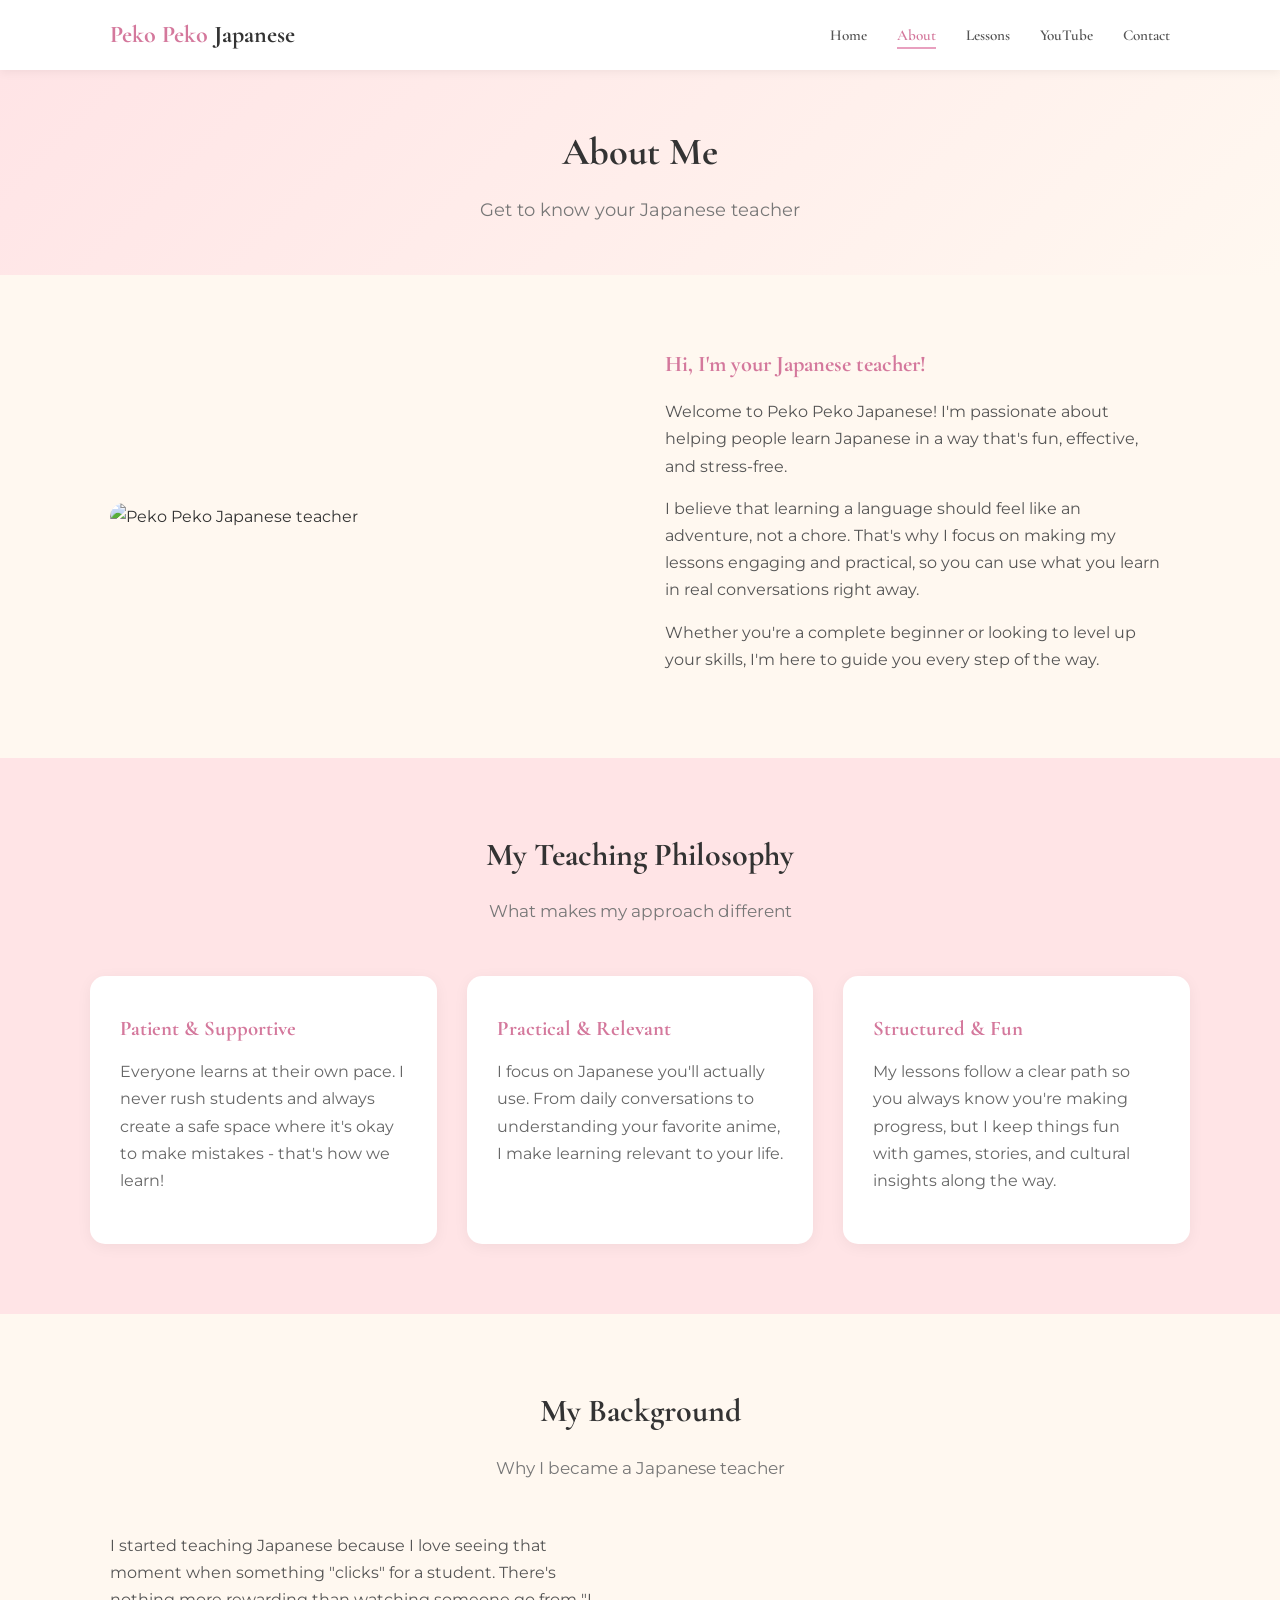
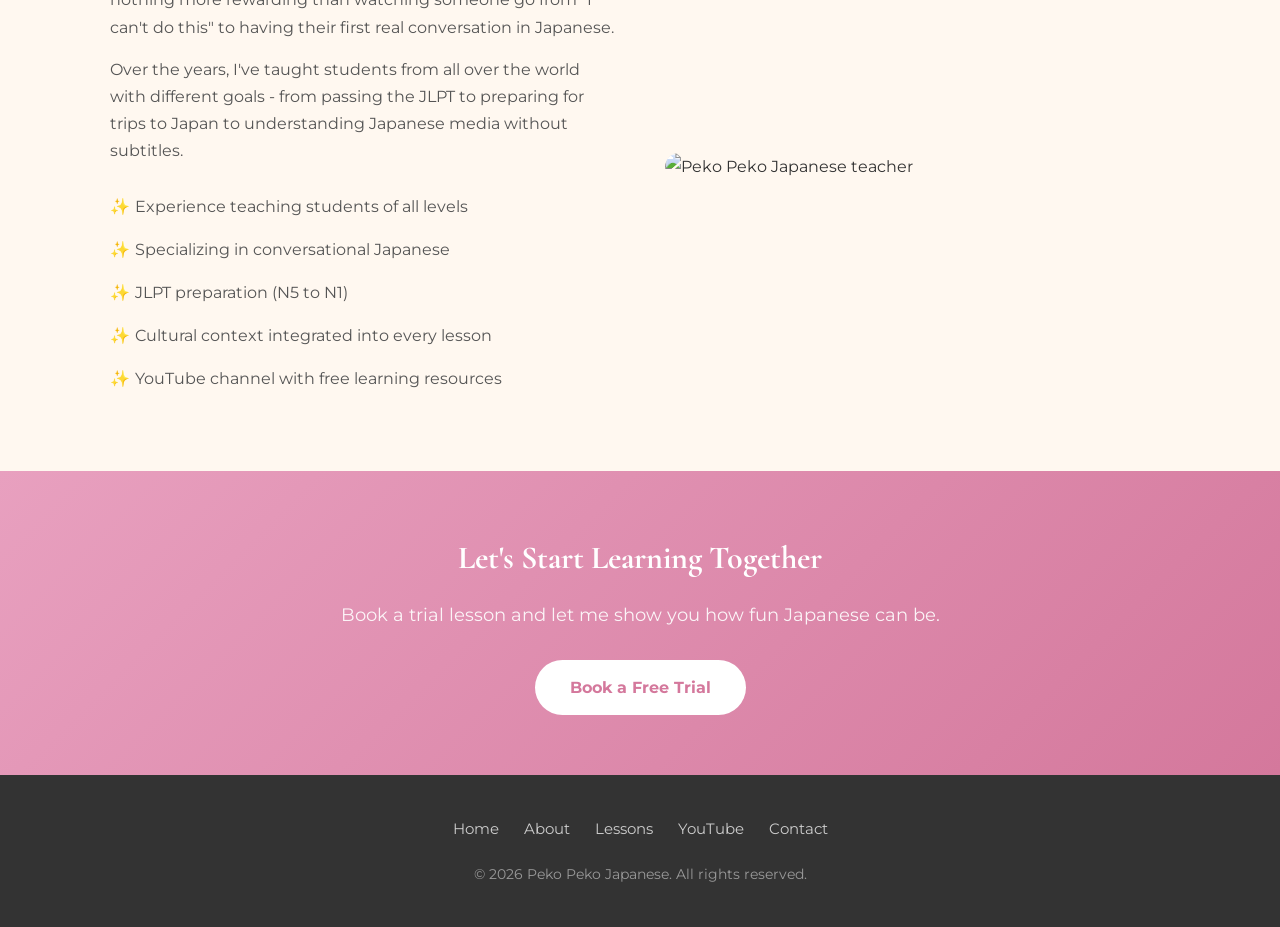
==== about.html @ 99cbce1f "Initial website for Peko Peko Japanese Co-Authored-By: Claude Opus 4.6 <noreply@anthropic.com>" ====
<!DOCTYPE html>
<html lang="en">
<head>
  <meta charset="UTF-8">
  <meta name="viewport" content="width=device-width, initial-scale=1.0">
  <title>About - Peko Peko Japanese</title>
  <link rel="stylesheet" href="css/style.css">
</head>
<body>

  <!-- Navigation -->
  <nav class="navbar">
    <div class="nav-container">
      <a href="index.html" class="nav-logo">Peko Peko <span>Japanese</span></a>
      <ul class="nav-links" id="navLinks">
        <li><a href="index.html">Home</a></li>
        <li><a href="about.html" class="active">About</a></li>
        <li><a href="lessons.html">Lessons</a></li>
        <li><a href="youtube.html">YouTube</a></li>
        <li><a href="contact.html">Contact</a></li>
      </ul>
      <div class="hamburger" id="hamburger" onclick="toggleMenu()">
        <span></span>
        <span></span>
        <span></span>
      </div>
    </div>
  </nav>

  <!-- Page Header -->
  <section class="page-header">
    <h1>About Me</h1>
    <p>Get to know your Japanese teacher</p>
  </section>

  <!-- About Content -->
  <div class="section">
    <div class="about-content">
      <div class="about-photo">
        <img src="images/profile.jpeg" alt="Peko Peko Japanese teacher">
      </div>
      <div class="about-text">
        <h3>Hi, I'm your Japanese teacher!</h3>
        <p>Welcome to Peko Peko Japanese! I'm passionate about helping people learn Japanese in a way that's fun, effective, and stress-free.</p>
        <p>I believe that learning a language should feel like an adventure, not a chore. That's why I focus on making my lessons engaging and practical, so you can use what you learn in real conversations right away.</p>
        <p>Whether you're a complete beginner or looking to level up your skills, I'm here to guide you every step of the way.</p>
      </div>
    </div>
  </div>

  <!-- Teaching Philosophy -->
  <div class="section-alt">
    <div class="section">
      <h2>My Teaching Philosophy</h2>
      <p class="subtitle">What makes my approach different</p>
      <div class="card-grid">
        <div class="card">
          <h3>Patient & Supportive</h3>
          <p>Everyone learns at their own pace. I never rush students and always create a safe space where it's okay to make mistakes - that's how we learn!</p>
        </div>
        <div class="card">
          <h3>Practical & Relevant</h3>
          <p>I focus on Japanese you'll actually use. From daily conversations to understanding your favorite anime, I make learning relevant to your life.</p>
        </div>
        <div class="card">
          <h3>Structured & Fun</h3>
          <p>My lessons follow a clear path so you always know you're making progress, but I keep things fun with games, stories, and cultural insights along the way.</p>
        </div>
      </div>
    </div>
  </div>

  <!-- My Background -->
  <div class="section">
    <h2>My Background</h2>
    <p class="subtitle">Why I became a Japanese teacher</p>
    <div class="about-content">
      <div class="about-text">
        <p>I started teaching Japanese because I love seeing that moment when something "clicks" for a student. There's nothing more rewarding than watching someone go from "I can't do this" to having their first real conversation in Japanese.</p>
        <p>Over the years, I've taught students from all over the world with different goals - from passing the JLPT to preparing for trips to Japan to understanding Japanese media without subtitles.</p>
        <ul class="philosophy-list">
          <li>Experience teaching students of all levels</li>
          <li>Specializing in conversational Japanese</li>
          <li>JLPT preparation (N5 to N1)</li>
          <li>Cultural context integrated into every lesson</li>
          <li>YouTube channel with free learning resources</li>
        </ul>
      </div>
      <div class="about-photo">
        <img src="images/profile.jpeg" alt="Peko Peko Japanese teacher">
      </div>
    </div>
  </div>

  <!-- CTA Banner -->
  <section class="cta-banner">
    <h2>Let's Start Learning Together</h2>
    <p>Book a trial lesson and let me show you how fun Japanese can be.</p>
    <a href="https://preply.in/%E7%8E%96%E5%AE%9F6JA1728223210?ts=17727750" target="_blank" class="btn">Book a Free Trial</a>
  </section>

  <!-- Footer -->
  <footer class="footer">
    <div class="footer-content">
      <ul class="footer-links">
        <li><a href="index.html">Home</a></li>
        <li><a href="about.html">About</a></li>
        <li><a href="lessons.html">Lessons</a></li>
        <li><a href="youtube.html">YouTube</a></li>
        <li><a href="contact.html">Contact</a></li>
      </ul>
      <p>&copy; 2026 Peko Peko Japanese. All rights reserved.</p>
    </div>
  </footer>

  <script>
    function toggleMenu() {
      document.getElementById('navLinks').classList.toggle('open');
    }
  </script>

</body>
</html>
---- css/style.css ----
@import url('https://fonts.googleapis.com/css2?family=Cormorant+Garamond:wght@400;500;600;700&family=Montserrat:wght@400;500;600&display=swap');

/* ===== Reset & Base ===== */
*, *::before, *::after {
  margin: 0;
  padding: 0;
  box-sizing: border-box;
}

html {
  scroll-behavior: smooth;
}

body {
  font-family: 'Montserrat', sans-serif;
  color: #333;
  background-color: #FFF8F0;
  line-height: 1.7;
}

h1, h2, h3, .nav-logo, .nav-links a {
  font-family: 'Cormorant Garamond', serif;
}

a {
  color: #D4789C;
  text-decoration: none;
  transition: color 0.3s;
}

a:hover {
  color: #B85C80;
}

img {
  max-width: 100%;
  height: auto;
}

/* ===== Navigation ===== */
.navbar {
  background-color: #fff;
  box-shadow: 0 2px 10px rgba(0, 0, 0, 0.06);
  position: sticky;
  top: 0;
  z-index: 100;
}

.nav-container {
  max-width: 1100px;
  margin: 0 auto;
  padding: 0 20px;
  display: flex;
  justify-content: space-between;
  align-items: center;
  height: 70px;
}

.nav-logo {
  font-size: 1.5rem;
  font-weight: 800;
  color: #D4789C;
}

.nav-logo span {
  color: #333;
}

.nav-links {
  display: flex;
  list-style: none;
  gap: 30px;
}

.nav-links a {
  color: #555;
  font-weight: 600;
  font-size: 0.95rem;
  padding: 5px 0;
  position: relative;
}

.nav-links a::after {
  content: '';
  position: absolute;
  bottom: 0;
  left: 0;
  width: 0;
  height: 2px;
  background-color: #E8A0BF;
  transition: width 0.3s;
}

.nav-links a:hover::after,
.nav-links a.active::after {
  width: 100%;
}

.nav-links a:hover,
.nav-links a.active {
  color: #D4789C;
}

/* Hamburger menu (mobile) */
.hamburger {
  display: none;
  flex-direction: column;
  cursor: pointer;
  gap: 5px;
}

.hamburger span {
  width: 25px;
  height: 3px;
  background-color: #333;
  border-radius: 3px;
  transition: 0.3s;
}

/* ===== Hero Section ===== */
.hero {
  background: linear-gradient(135deg, #FFE4E6, #FFF8F0);
  padding: 80px 20px;
  text-align: center;
}

.hero h1 {
  font-size: 2.8rem;
  font-weight: 800;
  color: #333;
  margin-bottom: 10px;
}

.hero .tagline {
  font-size: 1.25rem;
  color: #777;
  margin-bottom: 30px;
}

.hero p {
  max-width: 600px;
  margin: 0 auto 35px;
  font-size: 1.1rem;
  color: #555;
}

/* ===== Buttons ===== */
.btn {
  display: inline-block;
  padding: 14px 35px;
  border-radius: 30px;
  font-weight: 700;
  font-size: 1rem;
  transition: all 0.3s;
  border: none;
  cursor: pointer;
}

.btn-primary {
  background-color: #E8A0BF;
  color: #fff;
}

.btn-primary:hover {
  background-color: #D4789C;
  color: #fff;
  transform: translateY(-2px);
  box-shadow: 0 4px 15px rgba(212, 120, 156, 0.4);
}

.btn-secondary {
  background-color: transparent;
  color: #D4789C;
  border: 2px solid #E8A0BF;
}

.btn-secondary:hover {
  background-color: #E8A0BF;
  color: #fff;
  transform: translateY(-2px);
}

/* ===== Sections ===== */
.section {
  padding: 70px 20px;
  max-width: 1100px;
  margin: 0 auto;
}

.section-alt {
  background-color: #FFE4E6;
}

.section-alt .section {
  padding-left: 0;
  padding-right: 0;
}

.section h2 {
  font-size: 2rem;
  text-align: center;
  margin-bottom: 15px;
  color: #333;
}

.section .subtitle {
  text-align: center;
  color: #777;
  margin-bottom: 50px;
  font-size: 1.05rem;
}

/* ===== Page Header ===== */
.page-header {
  background: linear-gradient(135deg, #FFE4E6, #FFF8F0);
  padding: 50px 20px;
  text-align: center;
}

.page-header h1 {
  font-size: 2.4rem;
  font-weight: 800;
  color: #333;
  margin-bottom: 10px;
}

.page-header p {
  color: #777;
  font-size: 1.1rem;
}

/* ===== Cards ===== */
.card-grid {
  display: grid;
  grid-template-columns: repeat(auto-fit, minmax(300px, 1fr));
  gap: 30px;
}

.card {
  background: #fff;
  border-radius: 15px;
  padding: 35px 30px;
  box-shadow: 0 3px 15px rgba(0, 0, 0, 0.05);
  transition: transform 0.3s, box-shadow 0.3s;
}

.card:hover {
  transform: translateY(-5px);
  box-shadow: 0 8px 25px rgba(0, 0, 0, 0.1);
}

.card h3 {
  font-size: 1.3rem;
  margin-bottom: 12px;
  color: #D4789C;
}

.card p {
  color: #666;
  margin-bottom: 15px;
}

.card .tag {
  display: inline-block;
  background-color: #FFE4E6;
  color: #D4789C;
  padding: 4px 14px;
  border-radius: 20px;
  font-size: 0.85rem;
  font-weight: 600;
}

/* ===== About Page ===== */
.about-content {
  display: grid;
  grid-template-columns: 1fr 1fr;
  gap: 50px;
  align-items: center;
}

.about-photo {
  width: 100%;
  border-radius: 20px;
  overflow: hidden;
}

.about-photo img {
  width: 100%;
  height: 400px;
  object-fit: cover;
  object-position: center 60%;
  border-radius: 20px;
}

.about-text h3 {
  font-size: 1.4rem;
  margin-bottom: 15px;
  color: #D4789C;
}

.about-text p {
  color: #555;
  margin-bottom: 15px;
}

.philosophy-list {
  list-style: none;
  margin-top: 20px;
}

.philosophy-list li {
  padding: 8px 0;
  padding-left: 25px;
  position: relative;
  color: #555;
}

.philosophy-list li::before {
  content: '\2728';
  position: absolute;
  left: 0;
}

/* ===== Video Grid ===== */
.video-grid {
  display: grid;
  grid-template-columns: repeat(auto-fit, minmax(320px, 1fr));
  gap: 30px;
}

.video-card {
  background: #fff;
  border-radius: 15px;
  overflow: hidden;
  box-shadow: 0 3px 15px rgba(0, 0, 0, 0.05);
}

.video-card .video-wrapper {
  position: relative;
  padding-bottom: 56.25%;
  height: 0;
}

.video-card .video-wrapper iframe {
  position: absolute;
  top: 0;
  left: 0;
  width: 100%;
  height: 100%;
  border: none;
}

.video-card .video-info {
  padding: 20px;
}

.video-card .video-info h3 {
  font-size: 1.1rem;
  margin-bottom: 8px;
  color: #333;
}

.video-card .video-info p {
  color: #777;
  font-size: 0.95rem;
}

/* ===== Contact Form ===== */
.contact-grid {
  display: grid;
  grid-template-columns: 1fr 1fr;
  gap: 50px;
}

.form-group {
  margin-bottom: 20px;
}

.form-group label {
  display: block;
  margin-bottom: 6px;
  font-weight: 600;
  color: #555;
}

.form-group input,
.form-group textarea,
.form-group select {
  width: 100%;
  padding: 12px 16px;
  border: 2px solid #E8D5DC;
  border-radius: 10px;
  font-family: 'Montserrat', sans-serif;
  font-size: 1rem;
  color: #333;
  background: #fff;
  transition: border-color 0.3s;
}

.form-group input:focus,
.form-group textarea:focus,
.form-group select:focus {
  outline: none;
  border-color: #E8A0BF;
}

.form-group textarea {
  resize: vertical;
  min-height: 120px;
}

.contact-info h3 {
  font-size: 1.3rem;
  color: #D4789C;
  margin-bottom: 15px;
}

.contact-info p {
  color: #555;
  margin-bottom: 20px;
}

.social-links {
  display: flex;
  gap: 15px;
  margin-top: 25px;
}

.social-links a {
  display: inline-flex;
  align-items: center;
  gap: 8px;
  padding: 10px 20px;
  background-color: #FFE4E6;
  border-radius: 25px;
  color: #D4789C;
  font-weight: 600;
  font-size: 0.9rem;
  transition: all 0.3s;
}

.social-links a:hover {
  background-color: #E8A0BF;
  color: #fff;
}

/* ===== Footer ===== */
.footer {
  background-color: #333;
  color: #ccc;
  padding: 40px 20px;
  text-align: center;
}

.footer-content {
  max-width: 1100px;
  margin: 0 auto;
}

.footer-links {
  display: flex;
  justify-content: center;
  gap: 25px;
  list-style: none;
  margin-bottom: 20px;
}

.footer-links a {
  color: #ccc;
  font-size: 0.95rem;
}

.footer-links a:hover {
  color: #E8A0BF;
}

.footer p {
  font-size: 0.9rem;
  color: #999;
}

/* ===== Highlights / Features ===== */
.features {
  display: grid;
  grid-template-columns: repeat(3, 1fr);
  gap: 30px;
  text-align: center;
}

.feature-item {
  padding: 30px 20px;
}

.feature-icon {
  font-size: 2.5rem;
  margin-bottom: 15px;
}

.feature-item h3 {
  font-size: 1.15rem;
  margin-bottom: 10px;
  color: #333;
}

.feature-item p {
  color: #777;
  font-size: 0.95rem;
}

/* ===== CTA Banner ===== */
.cta-banner {
  background: linear-gradient(135deg, #E8A0BF, #D4789C);
  padding: 60px 20px;
  text-align: center;
  color: #fff;
}

.cta-banner h2 {
  font-size: 2rem;
  margin-bottom: 15px;
}

.cta-banner p {
  font-size: 1.1rem;
  margin-bottom: 30px;
  opacity: 0.9;
}

.cta-banner .btn {
  background-color: #fff;
  color: #D4789C;
}

.cta-banner .btn:hover {
  background-color: #FFF8F0;
  transform: translateY(-2px);
  box-shadow: 0 4px 15px rgba(0, 0, 0, 0.2);
}

/* ===== Channel Banner (YouTube page) ===== */
.channel-banner {
  background: #fff;
  border-radius: 15px;
  padding: 35px;
  text-align: center;
  box-shadow: 0 3px 15px rgba(0, 0, 0, 0.05);
  margin-bottom: 40px;
}

.channel-banner h3 {
  font-size: 1.4rem;
  margin-bottom: 10px;
  color: #333;
}

.channel-banner p {
  color: #777;
  margin-bottom: 20px;
}

/* ===== Responsive ===== */
@media (max-width: 768px) {
  .hamburger {
    display: flex;
  }

  .nav-links {
    display: none;
    position: absolute;
    top: 70px;
    left: 0;
    right: 0;
    background: #fff;
    flex-direction: column;
    padding: 20px;
    gap: 15px;
    box-shadow: 0 5px 15px rgba(0, 0, 0, 0.1);
  }

  .nav-links.open {
    display: flex;
  }

  .hero h1 {
    font-size: 2rem;
  }

  .hero .tagline {
    font-size: 1.05rem;
  }

  .features {
    grid-template-columns: 1fr;
    gap: 20px;
  }

  .about-content {
    grid-template-columns: 1fr;
  }

  .about-photo {
    height: 250px;
  }

  .contact-grid {
    grid-template-columns: 1fr;
  }

  .social-links {
    flex-wrap: wrap;
  }

  .card-grid {
    grid-template-columns: 1fr;
  }

  .video-grid {
    grid-template-columns: 1fr;
  }

  .page-header h1 {
    font-size: 1.8rem;
  }
}
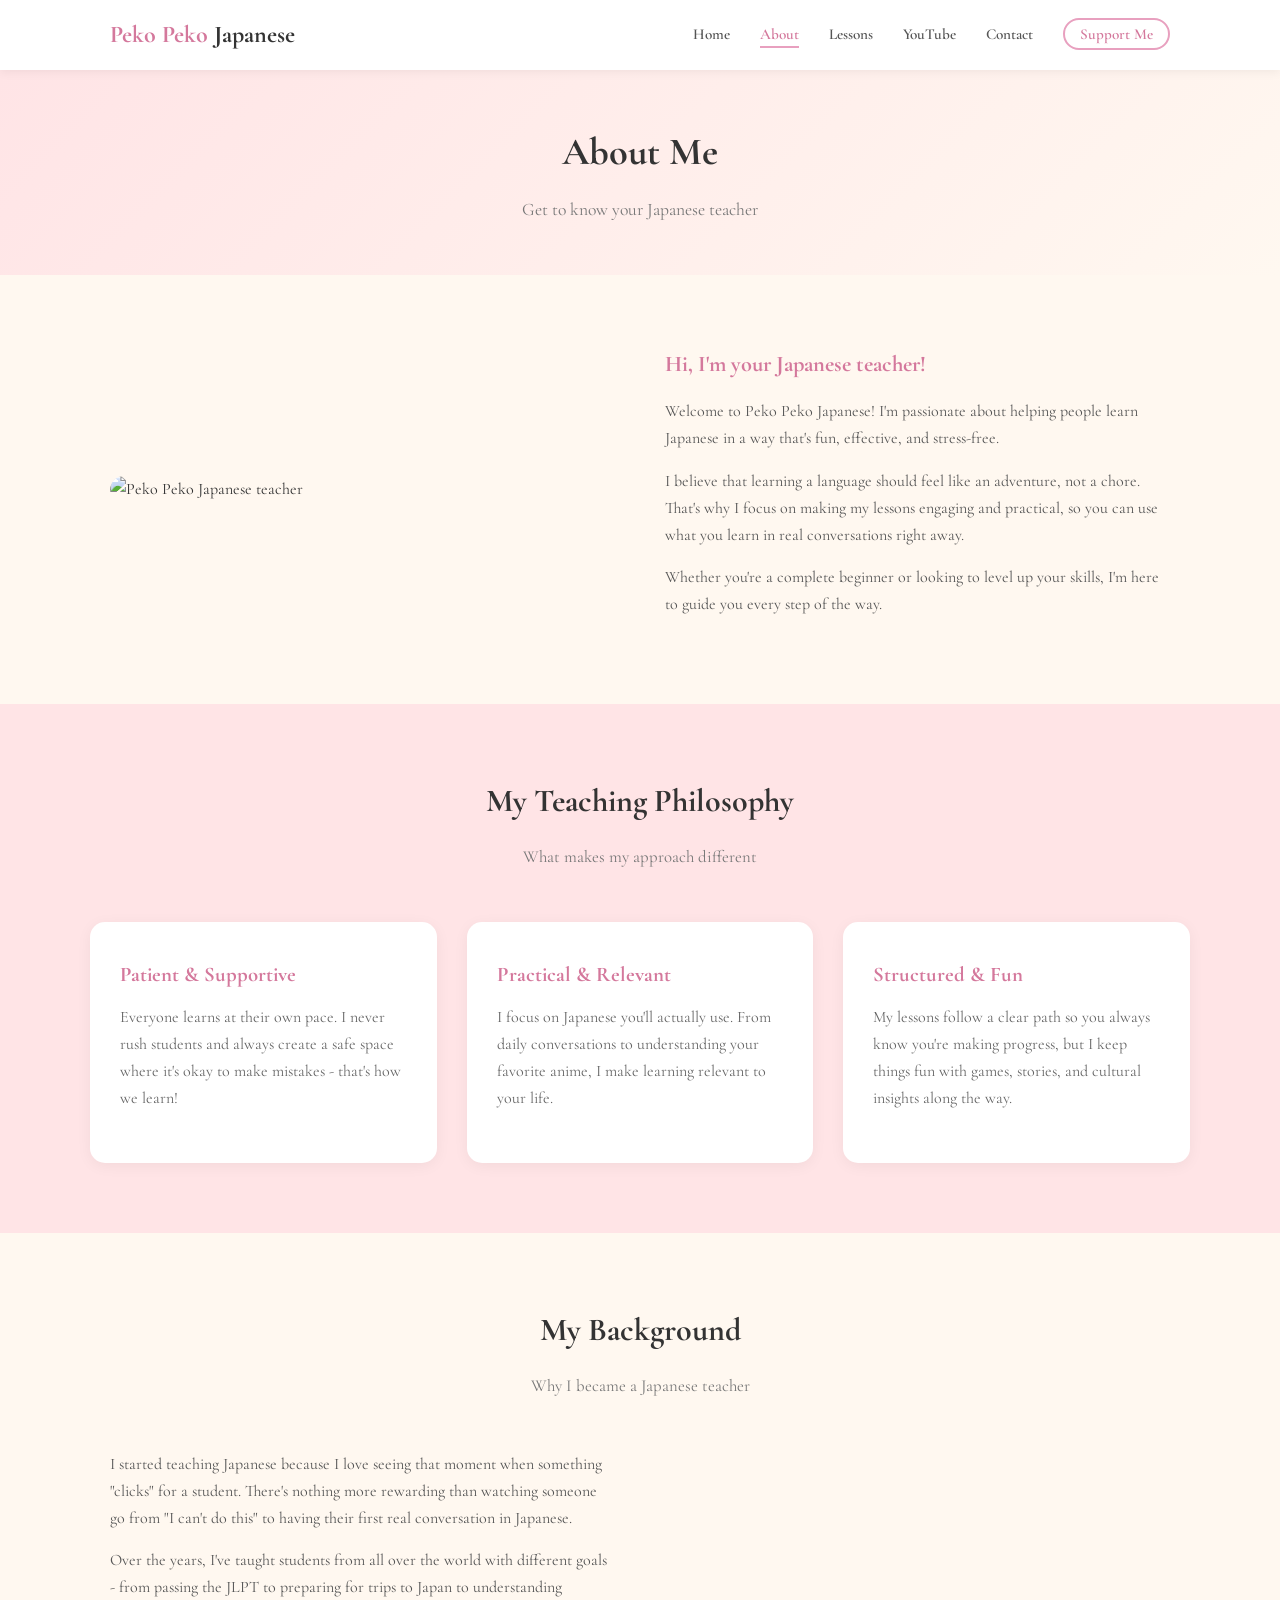
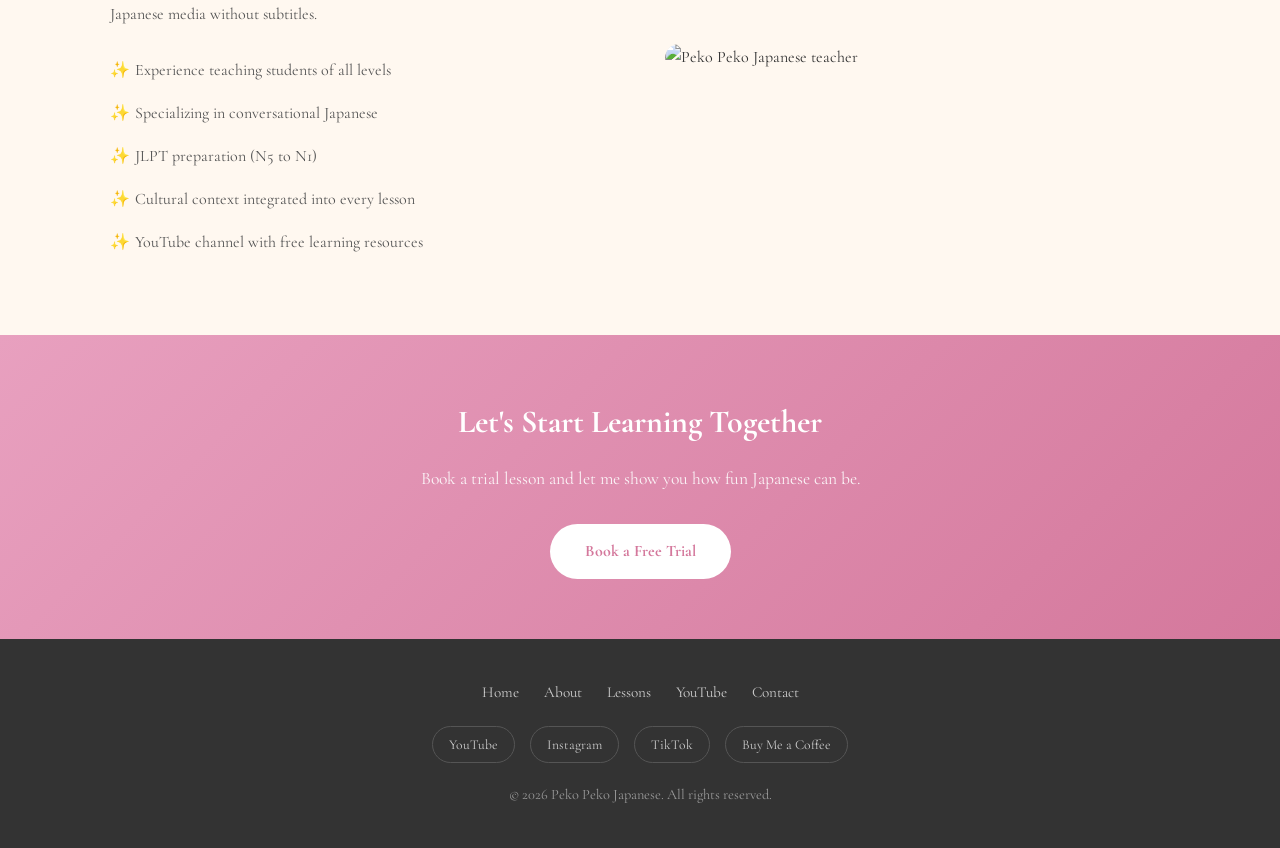
==== commit f9087db8: "Add social links, Buy Me a Coffee support, and Instagram/TikTok across all pages Co-Authored-By: Cla" ====
--- a/about.html
+++ b/about.html
@@ -18,6 +18,7 @@
         <li><a href="lessons.html">Lessons</a></li>
         <li><a href="youtube.html">YouTube</a></li>
         <li><a href="contact.html">Contact</a></li>
+        <li><a href="https://buymeacoffee.com/pekopeko" target="_blank" class="nav-support">Support Me</a></li>
       </ul>
       <div class="hamburger" id="hamburger" onclick="toggleMenu()">
         <span></span>
@@ -109,6 +110,12 @@
         <li><a href="youtube.html">YouTube</a></li>
         <li><a href="contact.html">Contact</a></li>
       </ul>
+      <div class="footer-social">
+        <a href="https://www.youtube.com/@pekopeko_japanese" target="_blank">YouTube</a>
+        <a href="https://www.instagram.com/howtolearnjp/" target="_blank">Instagram</a>
+        <a href="https://www.tiktok.com/@pekopeko_japanese" target="_blank">TikTok</a>
+        <a href="https://buymeacoffee.com/pekopeko" target="_blank">Buy Me a Coffee</a>
+      </div>
       <p>&copy; 2026 Peko Peko Japanese. All rights reserved.</p>
     </div>
   </footer>
--- a/css/style.css
+++ b/css/style.css
@@ -1,4 +1,4 @@
-@import url('https://fonts.googleapis.com/css2?family=Cormorant+Garamond:wght@400;500;600;700&family=Montserrat:wght@400;500;600&display=swap');
+@import url('https://fonts.googleapis.com/css2?family=Cormorant+Garamond:wght@400;500;600;700&display=swap');
 
 /* ===== Reset & Base ===== */
 *, *::before, *::after {
@@ -12,14 +12,10 @@
 }
 
 body {
-  font-family: 'Montserrat', sans-serif;
+  font-family: 'Cormorant Garamond', serif;
   color: #333;
   background-color: #FFF8F0;
   line-height: 1.7;
-}
-
-h1, h2, h3, .nav-logo, .nav-links a {
-  font-family: 'Cormorant Garamond', serif;
 }
 
 a {
@@ -390,7 +386,7 @@
   padding: 12px 16px;
   border: 2px solid #E8D5DC;
   border-radius: 10px;
-  font-family: 'Montserrat', sans-serif;
+  font-family: 'Cormorant Garamond', serif;
   font-size: 1rem;
   color: #333;
   background: #fff;
@@ -474,9 +470,46 @@
   color: #E8A0BF;
 }
 
+.footer-social {
+  display: flex;
+  justify-content: center;
+  gap: 15px;
+  margin-bottom: 20px;
+  flex-wrap: wrap;
+}
+
+.footer-social a {
+  color: #ccc;
+  font-size: 0.85rem;
+  padding: 6px 16px;
+  border: 1px solid #555;
+  border-radius: 20px;
+  transition: all 0.3s;
+}
+
+.footer-social a:hover {
+  color: #fff;
+  border-color: #E8A0BF;
+  background-color: rgba(232, 160, 191, 0.2);
+}
+
 .footer p {
   font-size: 0.9rem;
   color: #999;
+}
+
+/* ===== Nav Support Button ===== */
+.nav-support {
+  color: #D4789C !important;
+  border: 2px solid #E8A0BF;
+  padding: 5px 15px !important;
+  border-radius: 20px;
+  transition: all 0.3s;
+}
+
+.nav-support:hover {
+  background-color: #E8A0BF;
+  color: #fff !important;
 }
 
 /* ===== Highlights / Features ===== */
@@ -493,6 +526,15 @@
 
 .feature-icon {
   font-size: 2.5rem;
+  margin-bottom: 15px;
+}
+
+.feature-photo {
+  width: 120px;
+  height: 120px;
+  border-radius: 50%;
+  object-fit: cover;
+  object-position: center top;
   margin-bottom: 15px;
 }
 
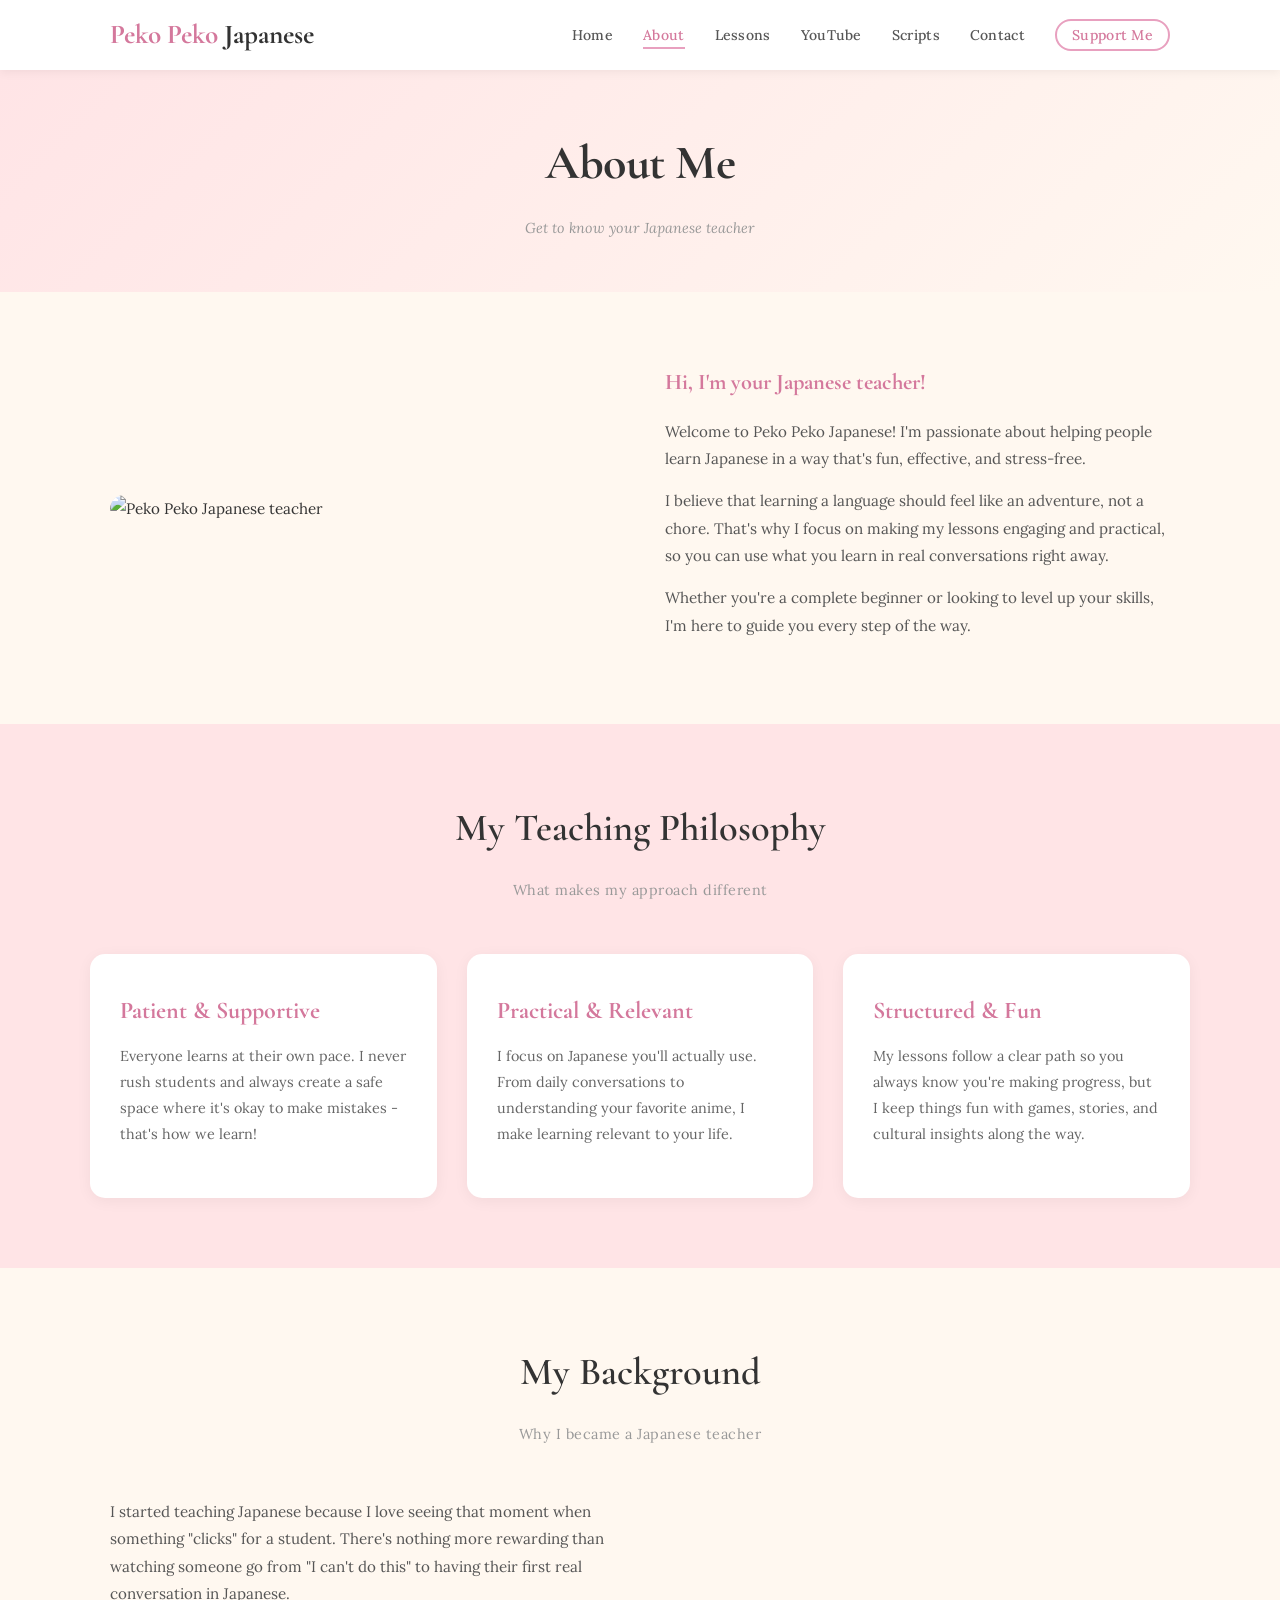
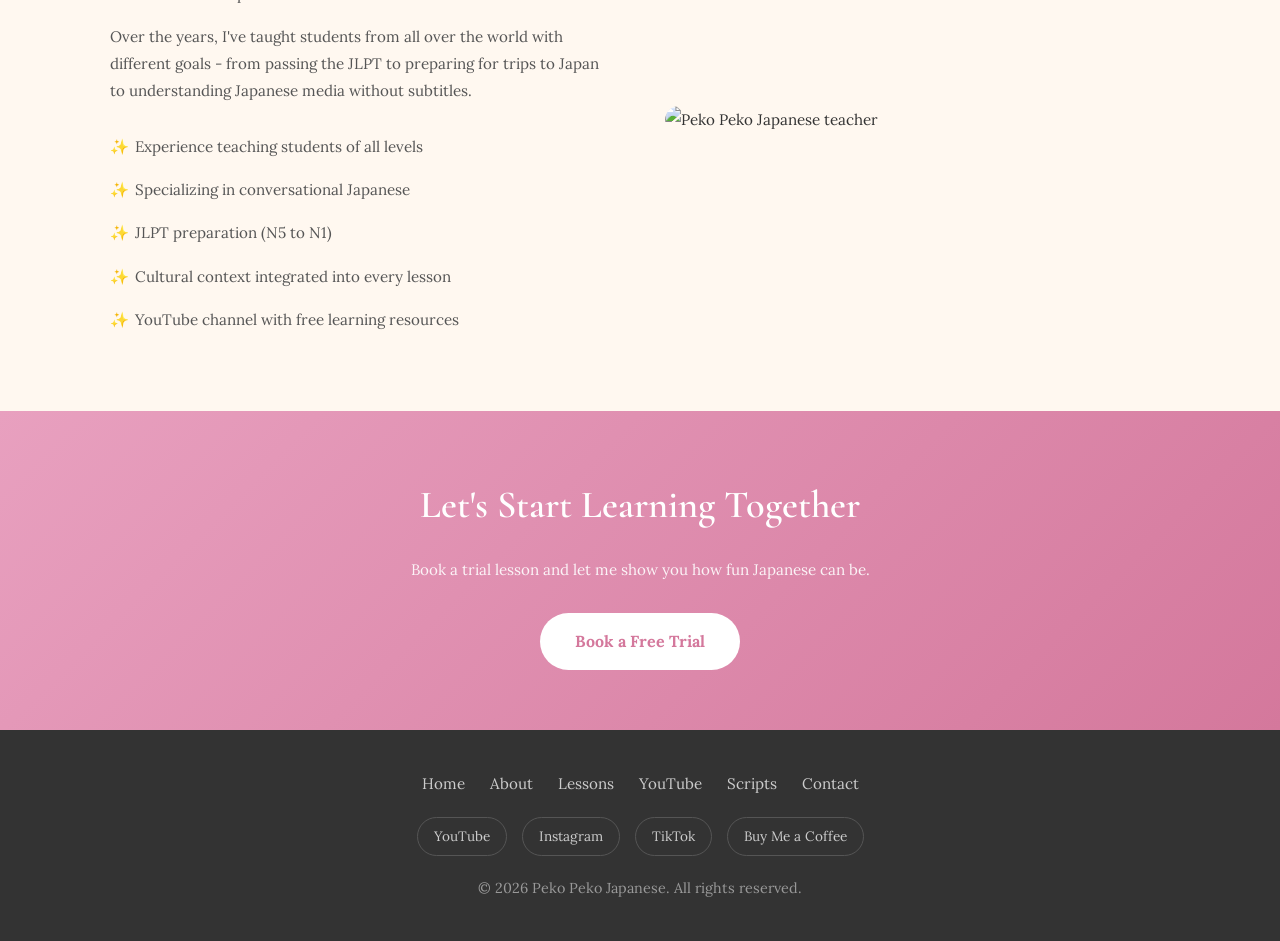
==== commit 6f2dda83: "Add podcast scripts page and episode pages, update Friendly & Patient icon - Add scripts.html with e" ====
--- a/about.html
+++ b/about.html
@@ -17,6 +17,7 @@
         <li><a href="about.html" class="active">About</a></li>
         <li><a href="lessons.html">Lessons</a></li>
         <li><a href="youtube.html">YouTube</a></li>
+        <li><a href="scripts.html">Scripts</a></li>
         <li><a href="contact.html">Contact</a></li>
         <li><a href="https://buymeacoffee.com/pekopeko" target="_blank" class="nav-support">Support Me</a></li>
       </ul>
@@ -108,6 +109,7 @@
         <li><a href="about.html">About</a></li>
         <li><a href="lessons.html">Lessons</a></li>
         <li><a href="youtube.html">YouTube</a></li>
+        <li><a href="scripts.html">Scripts</a></li>
         <li><a href="contact.html">Contact</a></li>
       </ul>
       <div class="footer-social">
--- a/css/style.css
+++ b/css/style.css
@@ -1,4 +1,4 @@
-@import url('https://fonts.googleapis.com/css2?family=Cormorant+Garamond:wght@400;500;600;700&display=swap');
+@import url('https://fonts.googleapis.com/css2?family=Cormorant+Garamond:wght@400;500;600;700&family=Lora:wght@400;500;600&display=swap');
 
 /* ===== Reset & Base ===== */
 *, *::before, *::after {
@@ -12,10 +12,15 @@
 }
 
 body {
+  font-family: 'Lora', serif;
+  color: #333;
+  background-color: #FFF8F0;
+  line-height: 1.8;
+  font-size: 0.95rem;
+}
+
+h1, h2, h3 {
   font-family: 'Cormorant Garamond', serif;
-  color: #333;
-  background-color: #FFF8F0;
-  line-height: 1.7;
 }
 
 a {
@@ -53,8 +58,9 @@
 }
 
 .nav-logo {
-  font-size: 1.5rem;
-  font-weight: 800;
+  font-family: 'Cormorant Garamond', serif;
+  font-size: 1.7rem;
+  font-weight: 700;
   color: #D4789C;
 }
 
@@ -70,8 +76,9 @@
 
 .nav-links a {
   color: #555;
-  font-weight: 600;
-  font-size: 0.95rem;
+  font-weight: 500;
+  font-size: 0.88rem;
+  letter-spacing: 0.3px;
   padding: 5px 0;
   position: relative;
 }
@@ -121,22 +128,24 @@
 }
 
 .hero h1 {
-  font-size: 2.8rem;
-  font-weight: 800;
-  color: #333;
-  margin-bottom: 10px;
+  font-size: 3.5rem;
+  font-weight: 700;
+  color: #333;
+  margin-bottom: 15px;
+  letter-spacing: -0.5px;
 }
 
 .hero .tagline {
-  font-size: 1.25rem;
+  font-size: 1.15rem;
   color: #777;
   margin-bottom: 30px;
+  font-style: italic;
 }
 
 .hero p {
   max-width: 600px;
   margin: 0 auto 35px;
-  font-size: 1.1rem;
+  font-size: 0.95rem;
   color: #555;
 }
 
@@ -193,17 +202,19 @@
 }
 
 .section h2 {
-  font-size: 2rem;
-  text-align: center;
-  margin-bottom: 15px;
-  color: #333;
+  font-size: 2.4rem;
+  text-align: center;
+  margin-bottom: 15px;
+  color: #333;
+  font-weight: 600;
 }
 
 .section .subtitle {
   text-align: center;
-  color: #777;
+  color: #999;
   margin-bottom: 50px;
-  font-size: 1.05rem;
+  font-size: 0.9rem;
+  letter-spacing: 0.5px;
 }
 
 /* ===== Page Header ===== */
@@ -214,15 +225,17 @@
 }
 
 .page-header h1 {
-  font-size: 2.4rem;
-  font-weight: 800;
+  font-size: 3rem;
+  font-weight: 700;
   color: #333;
   margin-bottom: 10px;
+  letter-spacing: -0.5px;
 }
 
 .page-header p {
-  color: #777;
-  font-size: 1.1rem;
+  color: #999;
+  font-size: 0.9rem;
+  font-style: italic;
 }
 
 /* ===== Cards ===== */
@@ -246,7 +259,7 @@
 }
 
 .card h3 {
-  font-size: 1.3rem;
+  font-size: 1.5rem;
   margin-bottom: 12px;
   color: #D4789C;
 }
@@ -254,6 +267,7 @@
 .card p {
   color: #666;
   margin-bottom: 15px;
+  font-size: 0.9rem;
 }
 
 .card .tag {
@@ -386,8 +400,8 @@
   padding: 12px 16px;
   border: 2px solid #E8D5DC;
   border-radius: 10px;
-  font-family: 'Cormorant Garamond', serif;
-  font-size: 1rem;
+  font-family: 'Lora', serif;
+  font-size: 0.9rem;
   color: #333;
   background: #fff;
   transition: border-color 0.3s;
@@ -539,14 +553,14 @@
 }
 
 .feature-item h3 {
-  font-size: 1.15rem;
+  font-size: 1.4rem;
   margin-bottom: 10px;
   color: #333;
 }
 
 .feature-item p {
   color: #777;
-  font-size: 0.95rem;
+  font-size: 0.88rem;
 }
 
 /* ===== CTA Banner ===== */
@@ -558,12 +572,13 @@
 }
 
 .cta-banner h2 {
-  font-size: 2rem;
-  margin-bottom: 15px;
+  font-size: 2.4rem;
+  margin-bottom: 15px;
+  font-weight: 600;
 }
 
 .cta-banner p {
-  font-size: 1.1rem;
+  font-size: 0.95rem;
   margin-bottom: 30px;
   opacity: 0.9;
 }
@@ -598,6 +613,80 @@
 .channel-banner p {
   color: #777;
   margin-bottom: 20px;
+}
+
+/* ===== Script Cards (scripts.html) ===== */
+.script-card {
+  display: block;
+  color: inherit;
+  cursor: pointer;
+}
+
+.script-card:hover {
+  color: inherit;
+}
+
+.script-link {
+  display: inline-block;
+  color: #D4789C;
+  font-weight: 600;
+  font-size: 0.9rem;
+  margin-top: 5px;
+}
+
+/* ===== Script Page (individual episodes) ===== */
+.script-page {
+  max-width: 800px;
+  margin: 0 auto;
+}
+
+.script-video {
+  margin-bottom: 40px;
+}
+
+.script-video .video-wrapper {
+  position: relative;
+  padding-bottom: 56.25%;
+  height: 0;
+  border-radius: 15px;
+  overflow: hidden;
+  box-shadow: 0 3px 15px rgba(0, 0, 0, 0.1);
+}
+
+.script-video .video-wrapper iframe {
+  position: absolute;
+  top: 0;
+  left: 0;
+  width: 100%;
+  height: 100%;
+  border: none;
+}
+
+.script-text {
+  background: #fff;
+  border-radius: 15px;
+  padding: 40px 35px;
+  box-shadow: 0 3px 15px rgba(0, 0, 0, 0.05);
+  margin-bottom: 30px;
+}
+
+.script-text h2 {
+  text-align: left;
+  font-size: 1.8rem;
+  margin-bottom: 25px;
+  color: #D4789C;
+}
+
+.script-text p {
+  color: #444;
+  font-size: 1rem;
+  line-height: 2;
+  margin-bottom: 20px;
+}
+
+.script-back {
+  text-align: center;
+  margin-top: 10px;
 }
 
 /* ===== Responsive ===== */
@@ -624,11 +713,15 @@
   }
 
   .hero h1 {
-    font-size: 2rem;
+    font-size: 2.4rem;
   }
 
   .hero .tagline {
-    font-size: 1.05rem;
+    font-size: 0.95rem;
+  }
+
+  .page-header h1 {
+    font-size: 2.2rem;
   }
 
   .features {
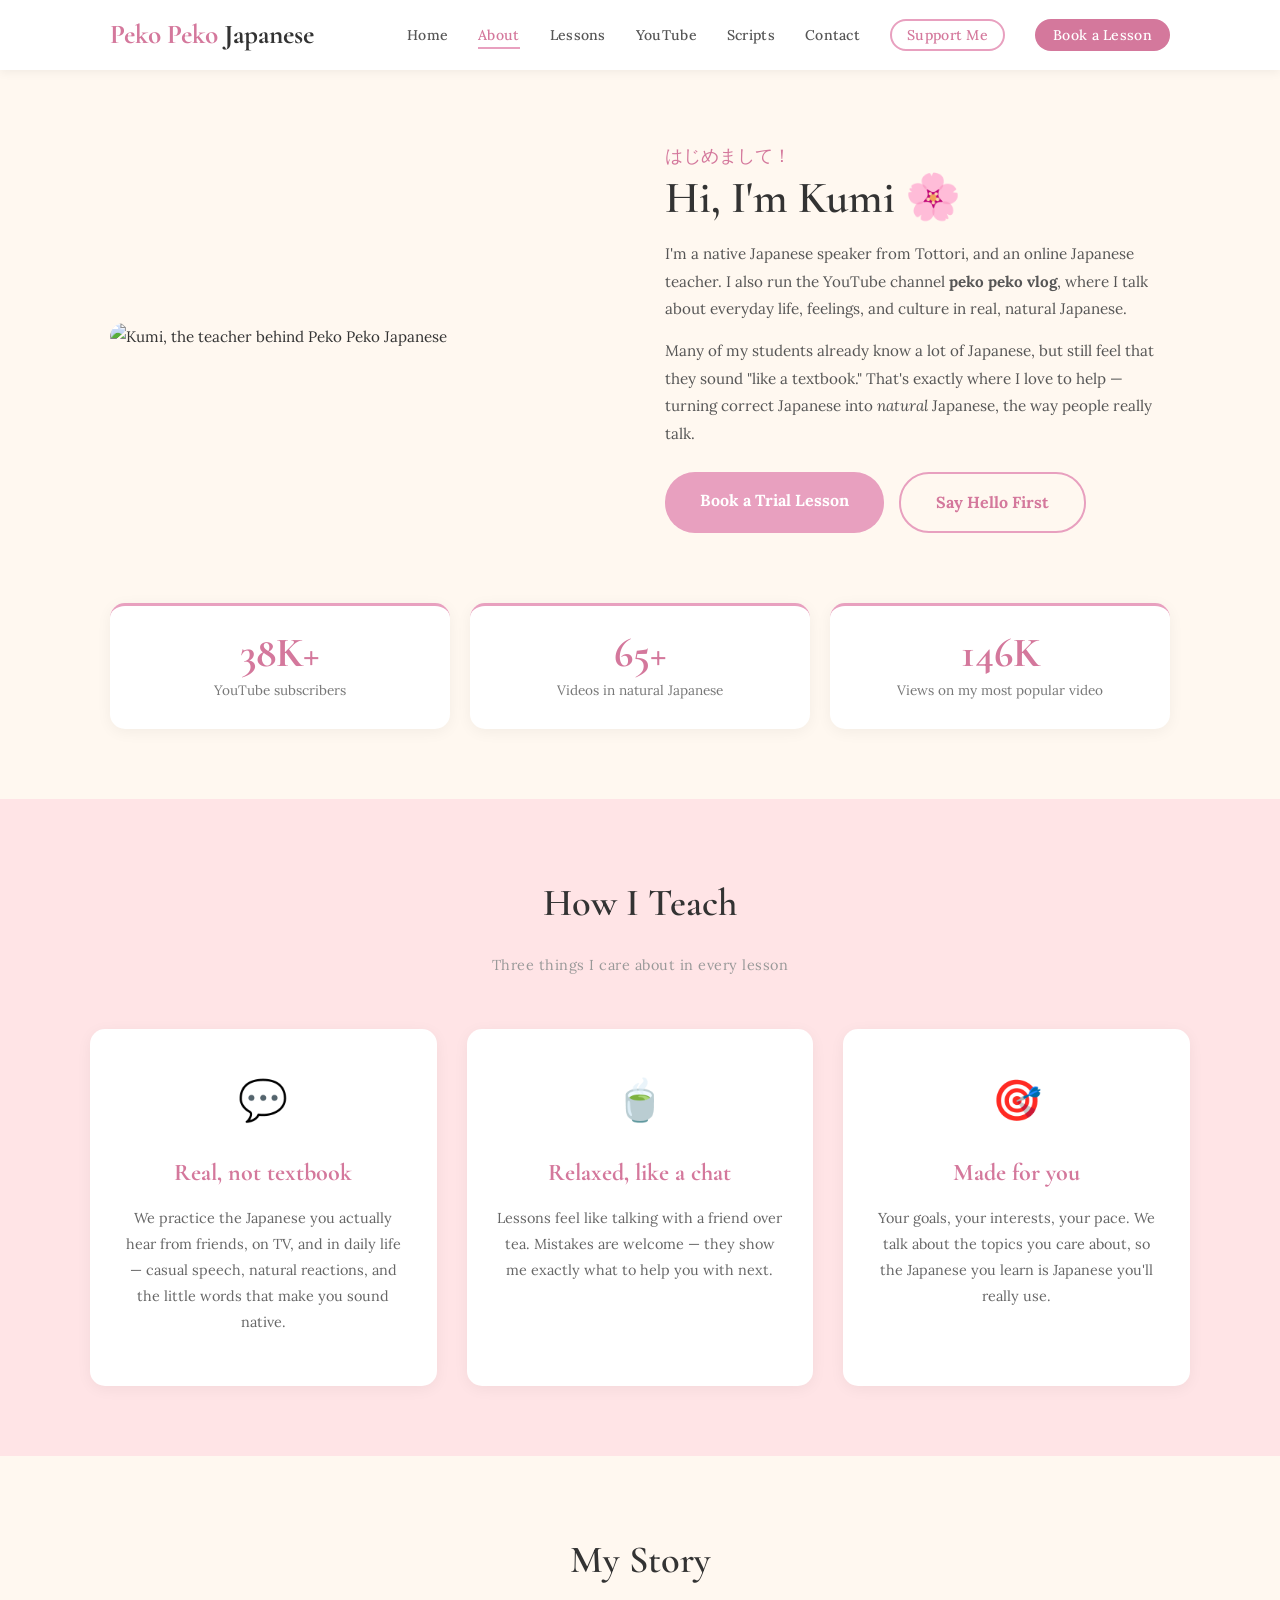
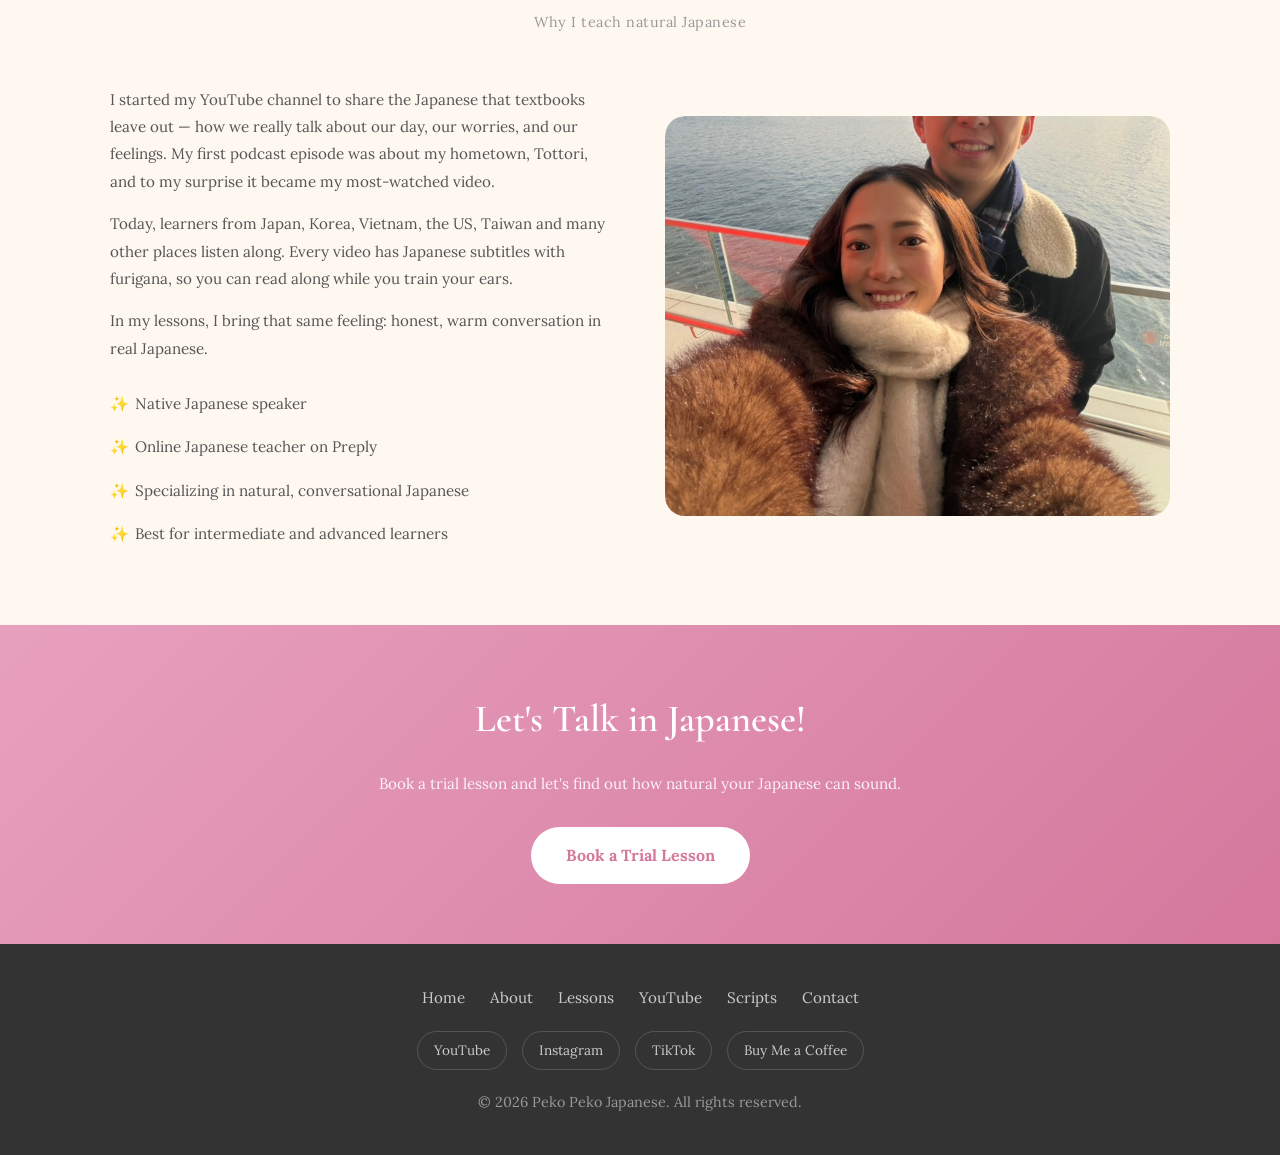
==== commit c0a69d4d: "Redesign About page, add Book a Lesson button to menu, update Preply link Co-Authored-By: Claude Opu" ====
--- a/about.html
+++ b/about.html
@@ -3,7 +3,8 @@
 <head>
   <meta charset="UTF-8">
   <meta name="viewport" content="width=device-width, initial-scale=1.0">
-  <title>About - Peko Peko Japanese</title>
+  <title>About Kumi - Peko Peko Japanese</title>
+  <meta name="description" content="Meet Kumi, a native Japanese teacher and creator of peko peko vlog, who helps learners speak natural, real-life Japanese.">
   <link rel="stylesheet" href="css/style.css">
 </head>
 <body>
@@ -20,6 +21,7 @@
         <li><a href="scripts.html">Scripts</a></li>
         <li><a href="contact.html">Contact</a></li>
         <li><a href="https://buymeacoffee.com/pekopeko" target="_blank" class="nav-support">Support Me</a></li>
+        <li><a href="https://preply.in/%E7%8E%96%E5%AE%9F6JA17282232102?ts=17912098" target="_blank" class="nav-book">Book a Lesson</a></li>
       </ul>
       <div class="hamburger" id="hamburger" onclick="toggleMenu()">
         <span></span>
@@ -29,76 +31,93 @@
     </div>
   </nav>
 
-  <!-- Page Header -->
-  <section class="page-header">
-    <h1>About Me</h1>
-    <p>Get to know your Japanese teacher</p>
-  </section>
-
-  <!-- About Content -->
+  <!-- 自己紹介（写真＋あいさつ） -->
   <div class="section">
     <div class="about-content">
       <div class="about-photo">
-        <img src="images/profile.jpeg" alt="Peko Peko Japanese teacher">
+        <img src="images/profile.jpeg" alt="Kumi, the teacher behind Peko Peko Japanese">
       </div>
       <div class="about-text">
-        <h3>Hi, I'm your Japanese teacher!</h3>
-        <p>Welcome to Peko Peko Japanese! I'm passionate about helping people learn Japanese in a way that's fun, effective, and stress-free.</p>
-        <p>I believe that learning a language should feel like an adventure, not a chore. That's why I focus on making my lessons engaging and practical, so you can use what you learn in real conversations right away.</p>
-        <p>Whether you're a complete beginner or looking to level up your skills, I'm here to guide you every step of the way.</p>
-      </div>
-    </div>
-  </div>
-
-  <!-- Teaching Philosophy -->
-  <div class="section-alt">
-    <div class="section">
-      <h2>My Teaching Philosophy</h2>
-      <p class="subtitle">What makes my approach different</p>
-      <div class="card-grid">
-        <div class="card">
-          <h3>Patient & Supportive</h3>
-          <p>Everyone learns at their own pace. I never rush students and always create a safe space where it's okay to make mistakes - that's how we learn!</p>
-        </div>
-        <div class="card">
-          <h3>Practical & Relevant</h3>
-          <p>I focus on Japanese you'll actually use. From daily conversations to understanding your favorite anime, I make learning relevant to your life.</p>
-        </div>
-        <div class="card">
-          <h3>Structured & Fun</h3>
-          <p>My lessons follow a clear path so you always know you're making progress, but I keep things fun with games, stories, and cultural insights along the way.</p>
+        <p class="about-hello">はじめまして！</p>
+        <h1 class="about-title">Hi, I'm Kumi 🌸</h1>
+        <p>I'm a native Japanese speaker from Tottori, and an online Japanese teacher. I also run the YouTube channel <strong>peko peko vlog</strong>, where I talk about everyday life, feelings, and culture in real, natural Japanese.</p>
+        <p>Many of my students already know a lot of Japanese, but still feel that they sound "like a textbook." That's exactly where I love to help — turning correct Japanese into <em>natural</em> Japanese, the way people really talk.</p>
+        <div class="btn-row">
+          <a href="https://preply.in/%E7%8E%96%E5%AE%9F6JA17282232102?ts=17912098" target="_blank" class="btn btn-primary">Book a Trial Lesson</a>
+          <a href="contact.html" class="btn btn-secondary">Say Hello First</a>
         </div>
       </div>
     </div>
   </div>
 
-  <!-- My Background -->
+  <!-- 数字で見る peko peko（信頼感を出すため） -->
+  <div class="stats-strip">
+    <div class="stat">
+      <span class="stat-num">38K+</span>
+      <span class="stat-label">YouTube subscribers</span>
+    </div>
+    <div class="stat">
+      <span class="stat-num">65+</span>
+      <span class="stat-label">Videos in natural Japanese</span>
+    </div>
+    <div class="stat">
+      <span class="stat-num">146K</span>
+      <span class="stat-label">Views on my most popular video</span>
+    </div>
+  </div>
+
+  <!-- 教え方で大事にしていること（3つ） -->
+  <div class="section-alt">
+    <div class="section">
+      <h2>How I Teach</h2>
+      <p class="subtitle">Three things I care about in every lesson</p>
+      <div class="card-grid">
+        <div class="card pillar">
+          <div class="feature-icon">💬</div>
+          <h3>Real, not textbook</h3>
+          <p>We practice the Japanese you actually hear from friends, on TV, and in daily life — casual speech, natural reactions, and the little words that make you sound native.</p>
+        </div>
+        <div class="card pillar">
+          <div class="feature-icon">🍵</div>
+          <h3>Relaxed, like a chat</h3>
+          <p>Lessons feel like talking with a friend over tea. Mistakes are welcome — they show me exactly what to help you with next.</p>
+        </div>
+        <div class="card pillar">
+          <div class="feature-icon">🎯</div>
+          <h3>Made for you</h3>
+          <p>Your goals, your interests, your pace. We talk about the topics you care about, so the Japanese you learn is Japanese you'll really use.</p>
+        </div>
+      </div>
+    </div>
+  </div>
+
+  <!-- 私のストーリー -->
   <div class="section">
-    <h2>My Background</h2>
-    <p class="subtitle">Why I became a Japanese teacher</p>
+    <h2>My Story</h2>
+    <p class="subtitle">Why I teach natural Japanese</p>
     <div class="about-content">
       <div class="about-text">
-        <p>I started teaching Japanese because I love seeing that moment when something "clicks" for a student. There's nothing more rewarding than watching someone go from "I can't do this" to having their first real conversation in Japanese.</p>
-        <p>Over the years, I've taught students from all over the world with different goals - from passing the JLPT to preparing for trips to Japan to understanding Japanese media without subtitles.</p>
+        <p>I started my YouTube channel to share the Japanese that textbooks leave out — how we really talk about our day, our worries, and our feelings. My first podcast episode was about my hometown, Tottori, and to my surprise it became my most-watched video.</p>
+        <p>Today, learners from Japan, Korea, Vietnam, the US, Taiwan and many other places listen along. Every video has Japanese subtitles with furigana, so you can read along while you train your ears.</p>
+        <p>In my lessons, I bring that same feeling: honest, warm conversation in real Japanese.</p>
         <ul class="philosophy-list">
-          <li>Experience teaching students of all levels</li>
-          <li>Specializing in conversational Japanese</li>
-          <li>JLPT preparation (N5 to N1)</li>
-          <li>Cultural context integrated into every lesson</li>
-          <li>YouTube channel with free learning resources</li>
+          <li>Native Japanese speaker</li>
+          <li>Online Japanese teacher on Preply</li>
+          <li>Specializing in natural, conversational Japanese</li>
+          <li>Best for intermediate and advanced learners</li>
         </ul>
       </div>
       <div class="about-photo">
-        <img src="images/profile.jpeg" alt="Peko Peko Japanese teacher">
+        <img src="images/friendly.jpeg" alt="Kumi smiling">
       </div>
     </div>
   </div>
 
   <!-- CTA Banner -->
   <section class="cta-banner">
-    <h2>Let's Start Learning Together</h2>
-    <p>Book a trial lesson and let me show you how fun Japanese can be.</p>
-    <a href="https://preply.in/%E7%8E%96%E5%AE%9F6JA1728223210?ts=17727750" target="_blank" class="btn">Book a Free Trial</a>
+    <h2>Let's Talk in Japanese!</h2>
+    <p>Book a trial lesson and let's find out how natural your Japanese can sound.</p>
+    <a href="https://preply.in/%E7%8E%96%E5%AE%9F6JA17282232102?ts=17912098" target="_blank" class="btn">Book a Trial Lesson</a>
   </section>
 
   <!-- Footer -->
--- a/css/style.css
+++ b/css/style.css
@@ -331,6 +331,64 @@
   left: 0;
 }
 
+/* ===== About Page：あいさつ・数字・ボタン ===== */
+.about-hello {
+  color: #D4789C !important;
+  font-size: 1.1rem;
+  margin-bottom: 0 !important;
+}
+
+.about-title {
+  font-size: 2.8rem;
+  font-weight: 600;
+  color: #333;
+  margin-bottom: 15px;
+  line-height: 1.2;
+}
+
+.btn-row {
+  display: flex;
+  flex-wrap: wrap;
+  gap: 15px;
+  margin-top: 25px;
+}
+
+.stats-strip {
+  max-width: 1100px;
+  margin: 0 auto 70px;
+  padding: 0 20px;
+  display: grid;
+  grid-template-columns: repeat(3, 1fr);
+  gap: 20px;
+}
+
+.stat {
+  background: #fff;
+  border-radius: 15px;
+  padding: 25px 15px;
+  text-align: center;
+  box-shadow: 0 3px 15px rgba(0, 0, 0, 0.05);
+  border-top: 3px solid #E8A0BF;
+}
+
+.stat-num {
+  display: block;
+  font-family: 'Cormorant Garamond', serif;
+  font-size: 2.6rem;
+  font-weight: 700;
+  color: #D4789C;
+  line-height: 1.1;
+}
+
+.stat-label {
+  font-size: 0.85rem;
+  color: #777;
+}
+
+.pillar {
+  text-align: center;
+}
+
 /* ===== Video Grid ===== */
 .video-grid {
   display: grid;
@@ -524,6 +582,23 @@
 .nav-support:hover {
   background-color: #E8A0BF;
   color: #fff !important;
+}
+
+/* ===== Nav Book Button（予約ボタン：メニューの中で一番目立たせる） ===== */
+.nav-book {
+  background-color: #D4789C;
+  color: #fff !important;
+  padding: 7px 18px !important;
+  border-radius: 20px;
+  transition: all 0.3s;
+}
+
+.nav-book::after {
+  display: none;
+}
+
+.nav-book:hover {
+  background-color: #B85C80;
 }
 
 /* ===== Highlights / Features ===== */
@@ -733,8 +808,24 @@
     grid-template-columns: 1fr;
   }
 
-  .about-photo {
-    height: 250px;
+  .about-title {
+    font-size: 2.2rem;
+  }
+
+  .stats-strip {
+    grid-template-columns: 1fr;
+    gap: 12px;
+  }
+
+  .about-photo img {
+    height: 320px;
+    object-position: center 40%;
+  }
+
+  /* スマホでカードが画面の端にくっつかないように */
+  .section-alt .section {
+    padding-left: 20px;
+    padding-right: 20px;
   }
 
   .contact-grid {
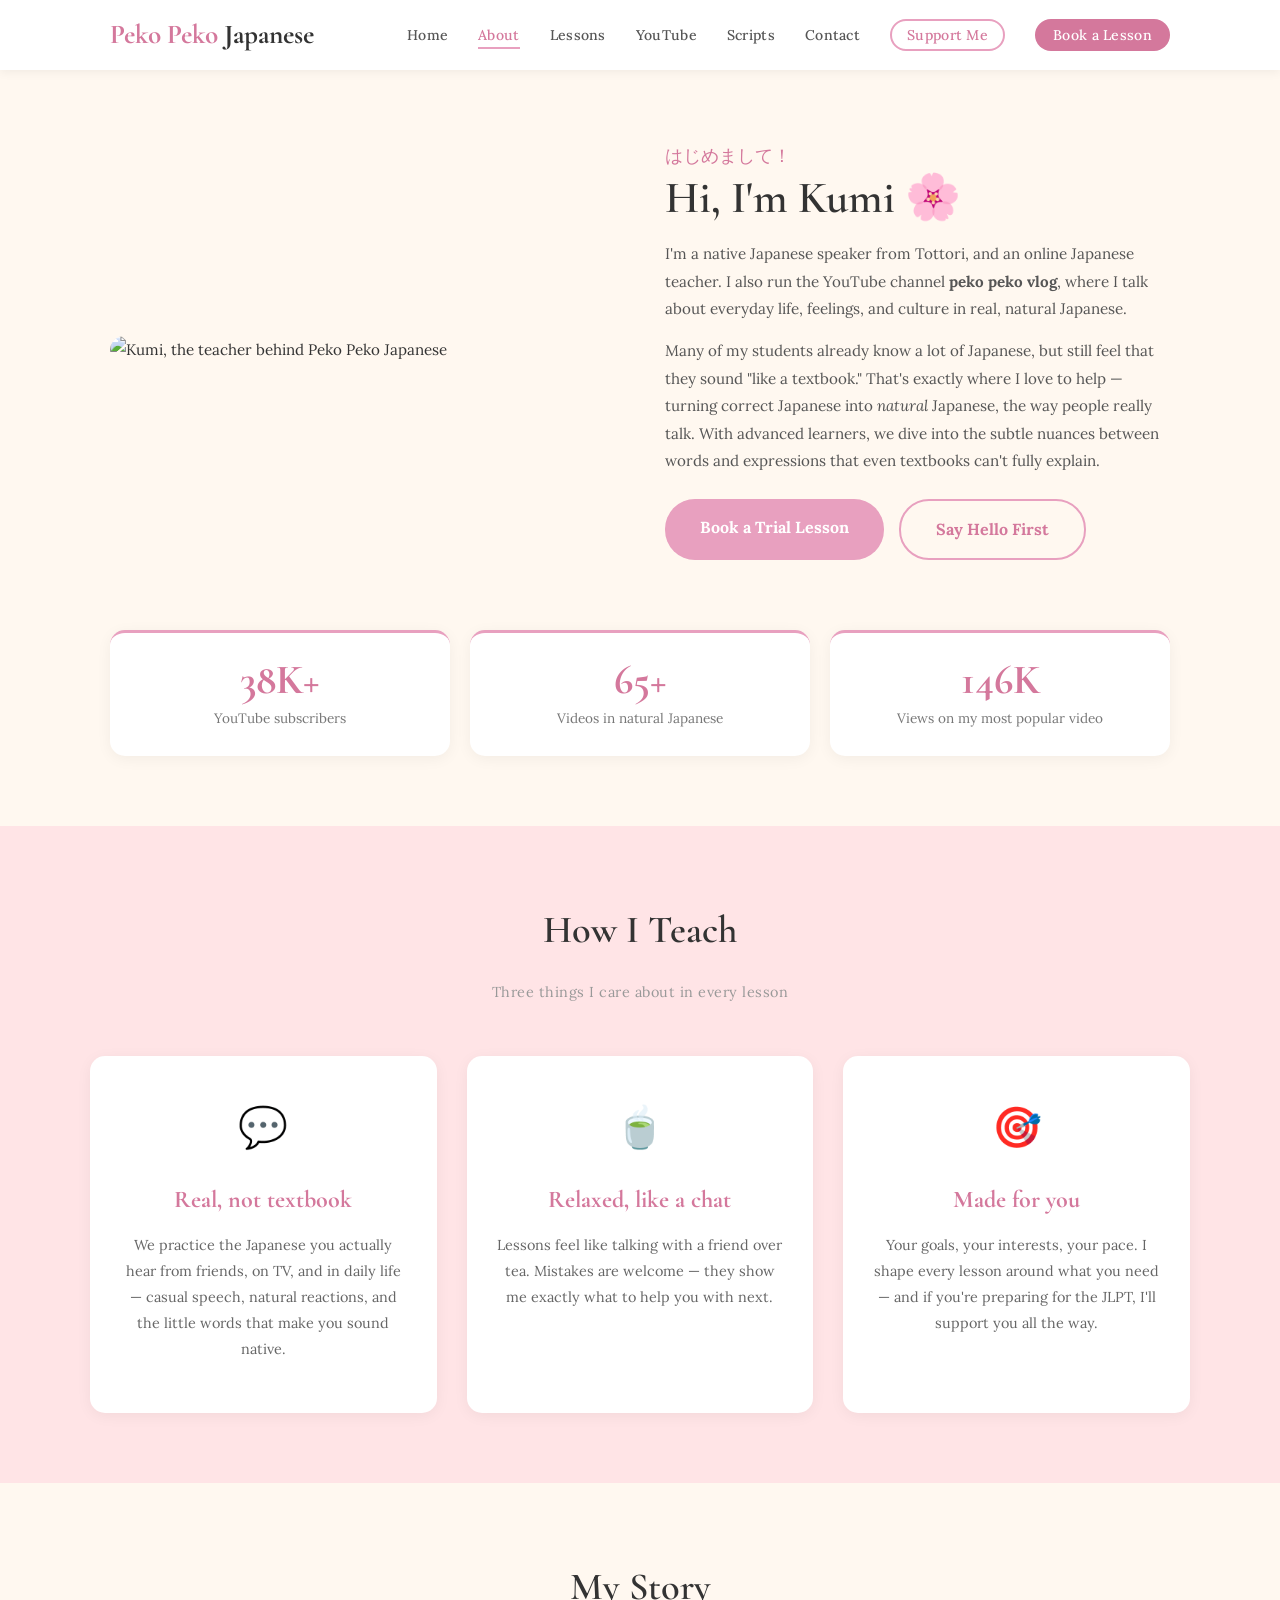
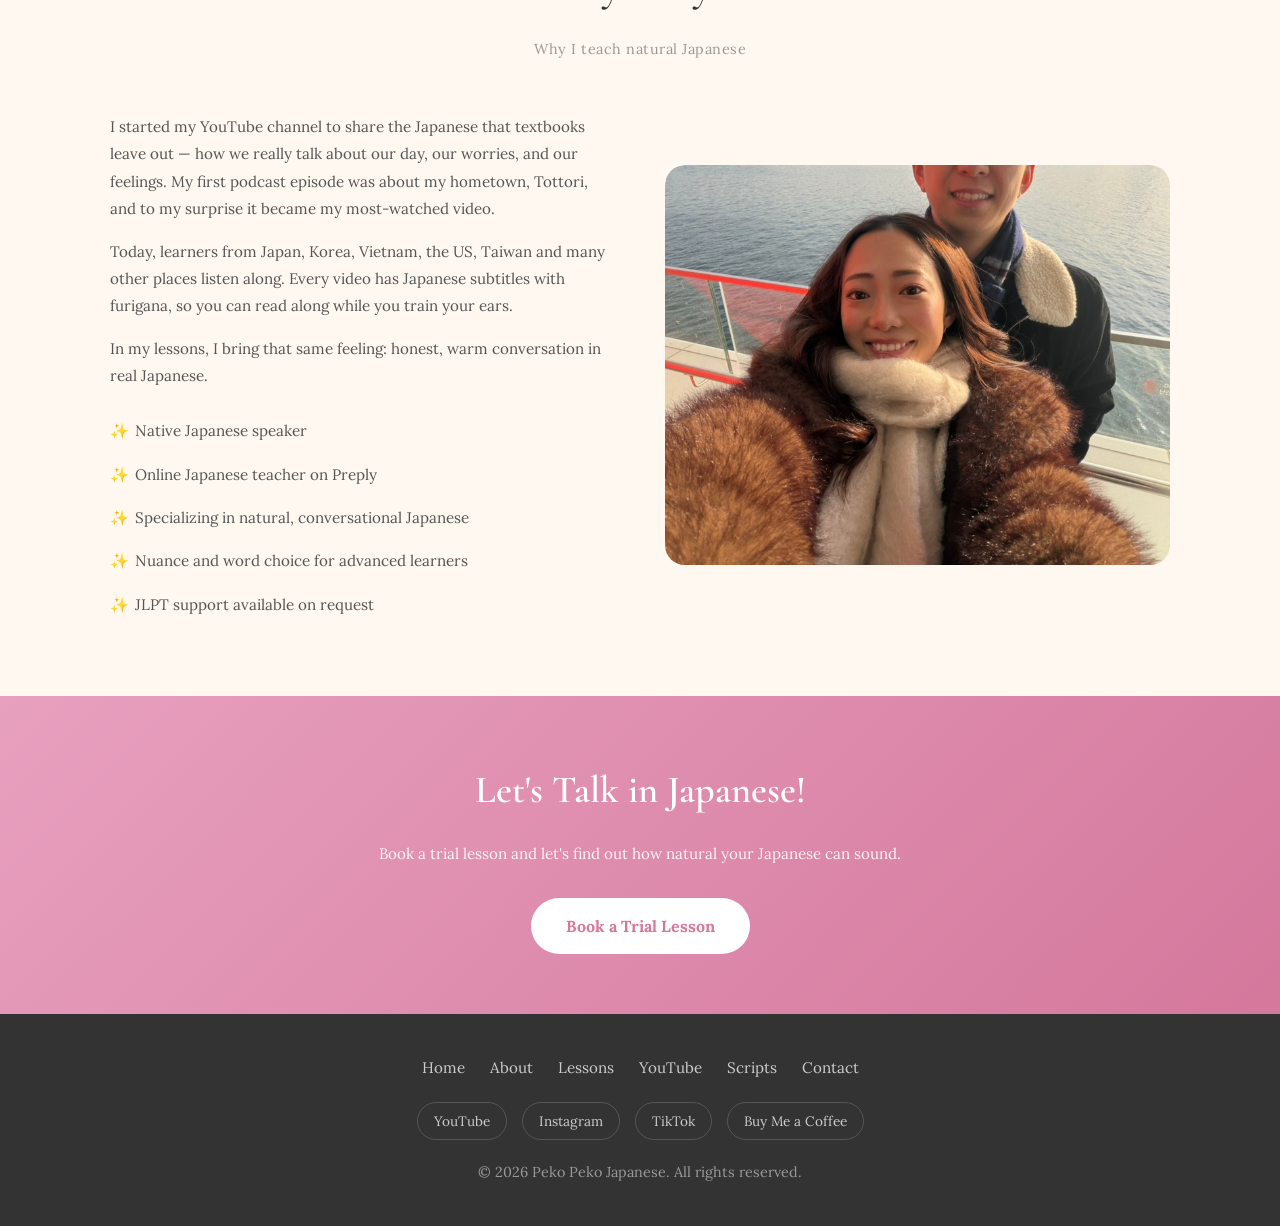
==== commit 4a022cd9: "About: add JLPT support on request and nuance focus for advanced learners Co-Authored-By: Claude Opu" ====
--- a/about.html
+++ b/about.html
@@ -41,7 +41,7 @@
         <p class="about-hello">はじめまして！</p>
         <h1 class="about-title">Hi, I'm Kumi 🌸</h1>
         <p>I'm a native Japanese speaker from Tottori, and an online Japanese teacher. I also run the YouTube channel <strong>peko peko vlog</strong>, where I talk about everyday life, feelings, and culture in real, natural Japanese.</p>
-        <p>Many of my students already know a lot of Japanese, but still feel that they sound "like a textbook." That's exactly where I love to help — turning correct Japanese into <em>natural</em> Japanese, the way people really talk.</p>
+        <p>Many of my students already know a lot of Japanese, but still feel that they sound "like a textbook." That's exactly where I love to help — turning correct Japanese into <em>natural</em> Japanese, the way people really talk. With advanced learners, we dive into the subtle nuances between words and expressions that even textbooks can't fully explain.</p>
         <div class="btn-row">
           <a href="https://preply.in/%E7%8E%96%E5%AE%9F6JA17282232102?ts=17912098" target="_blank" class="btn btn-primary">Book a Trial Lesson</a>
           <a href="contact.html" class="btn btn-secondary">Say Hello First</a>
@@ -85,7 +85,7 @@
         <div class="card pillar">
           <div class="feature-icon">🎯</div>
           <h3>Made for you</h3>
-          <p>Your goals, your interests, your pace. We talk about the topics you care about, so the Japanese you learn is Japanese you'll really use.</p>
+          <p>Your goals, your interests, your pace. I shape every lesson around what you need — and if you're preparing for the JLPT, I'll support you all the way.</p>
         </div>
       </div>
     </div>
@@ -104,7 +104,8 @@
           <li>Native Japanese speaker</li>
           <li>Online Japanese teacher on Preply</li>
           <li>Specializing in natural, conversational Japanese</li>
-          <li>Best for intermediate and advanced learners</li>
+          <li>Nuance and word choice for advanced learners</li>
+          <li>JLPT support available on request</li>
         </ul>
       </div>
       <div class="about-photo">
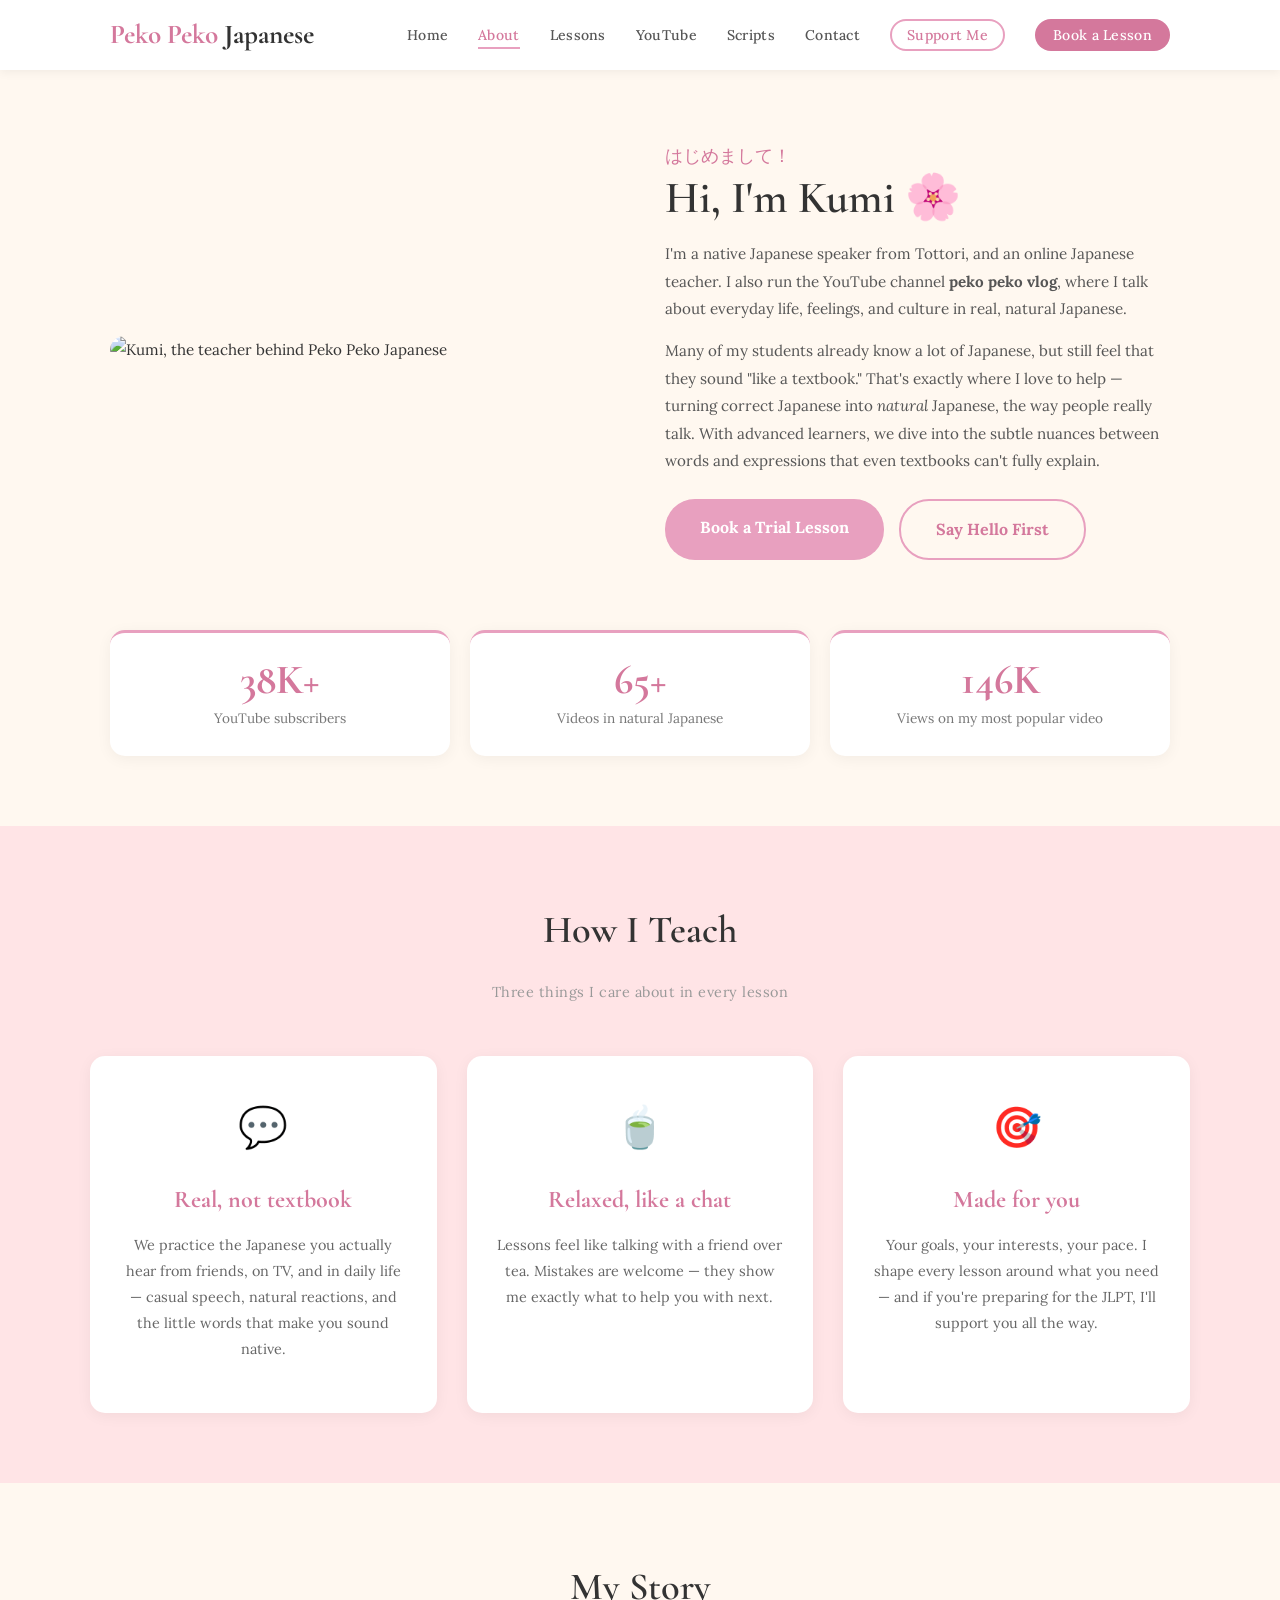
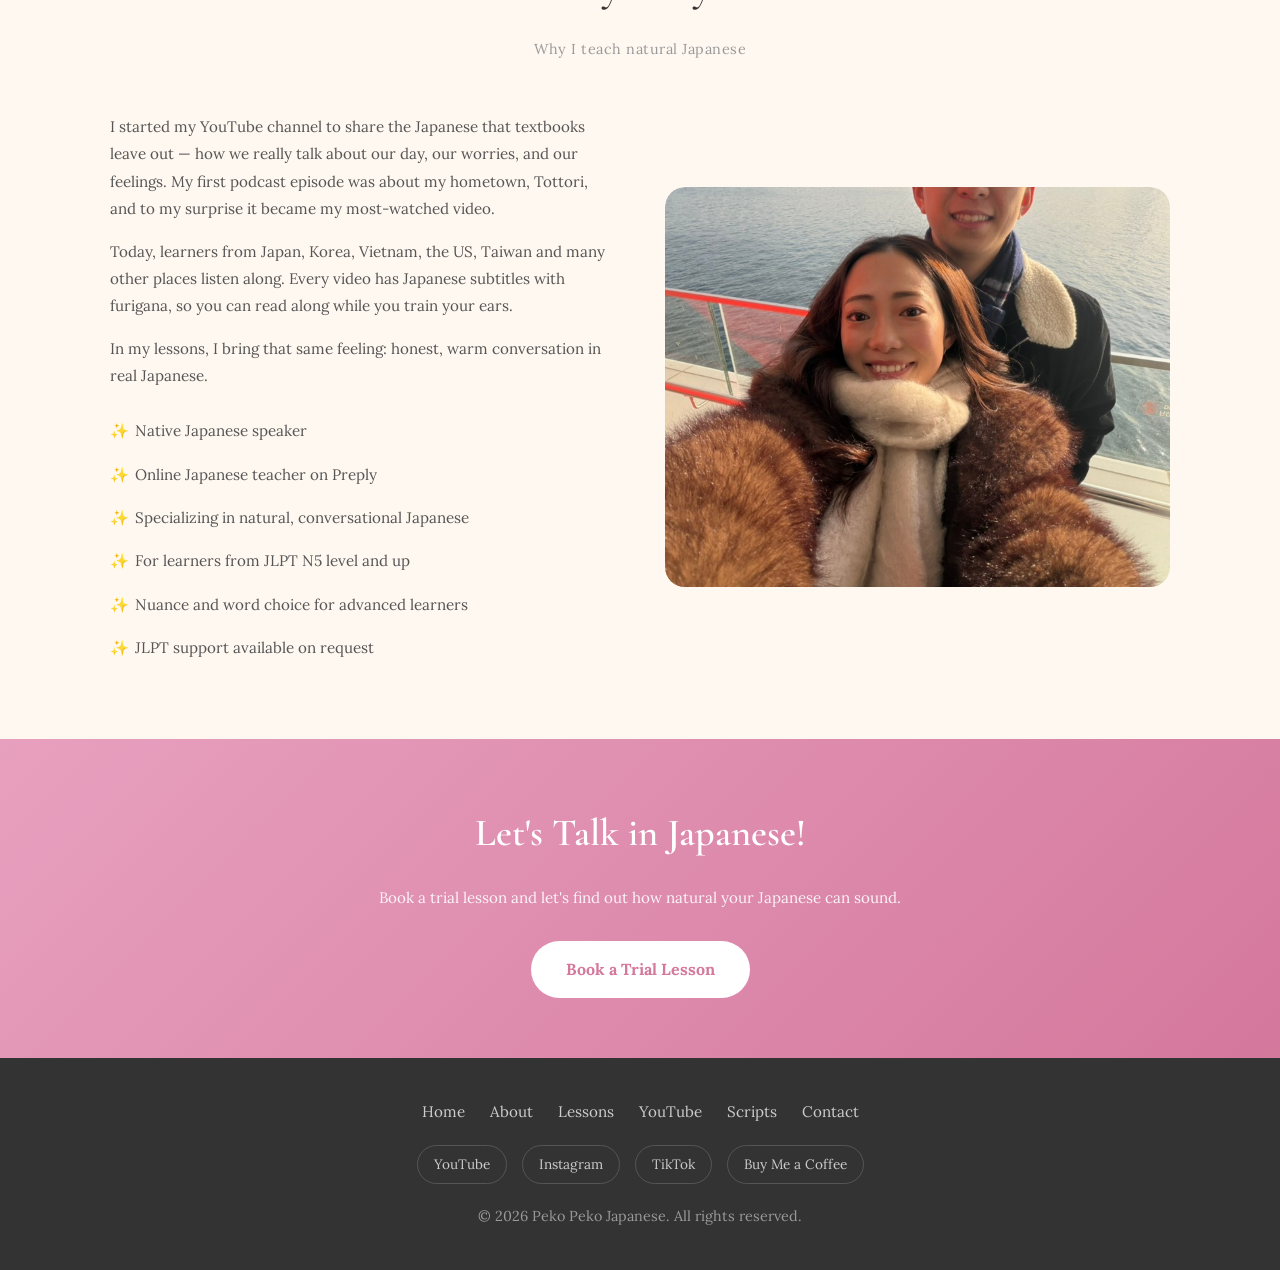
==== commit 13322269: "Set lesson level to N5 and up on Lessons and About pages Co-Authored-By: Claude Opus 5.5 <noreply@an" ====
--- a/about.html
+++ b/about.html
@@ -104,6 +104,7 @@
           <li>Native Japanese speaker</li>
           <li>Online Japanese teacher on Preply</li>
           <li>Specializing in natural, conversational Japanese</li>
+          <li>For learners from JLPT N5 level and up</li>
           <li>Nuance and word choice for advanced learners</li>
           <li>JLPT support available on request</li>
         </ul>
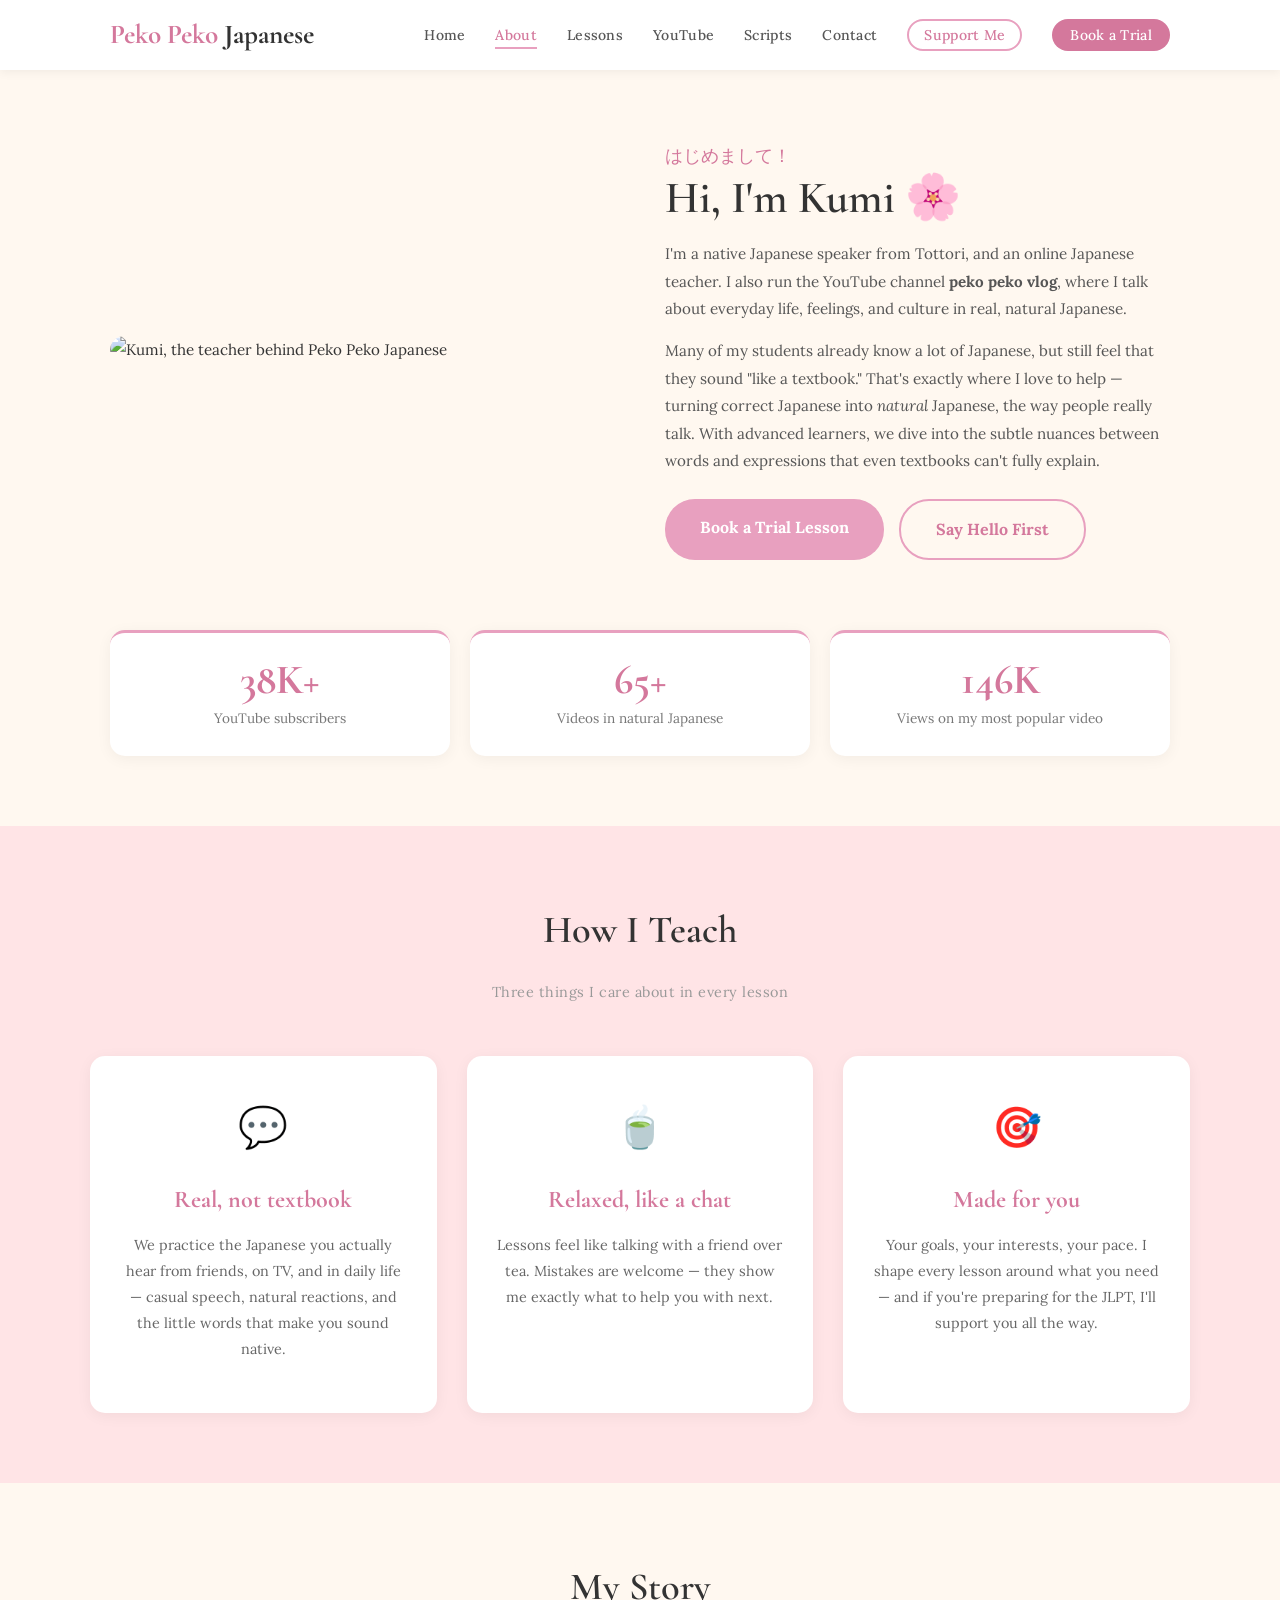
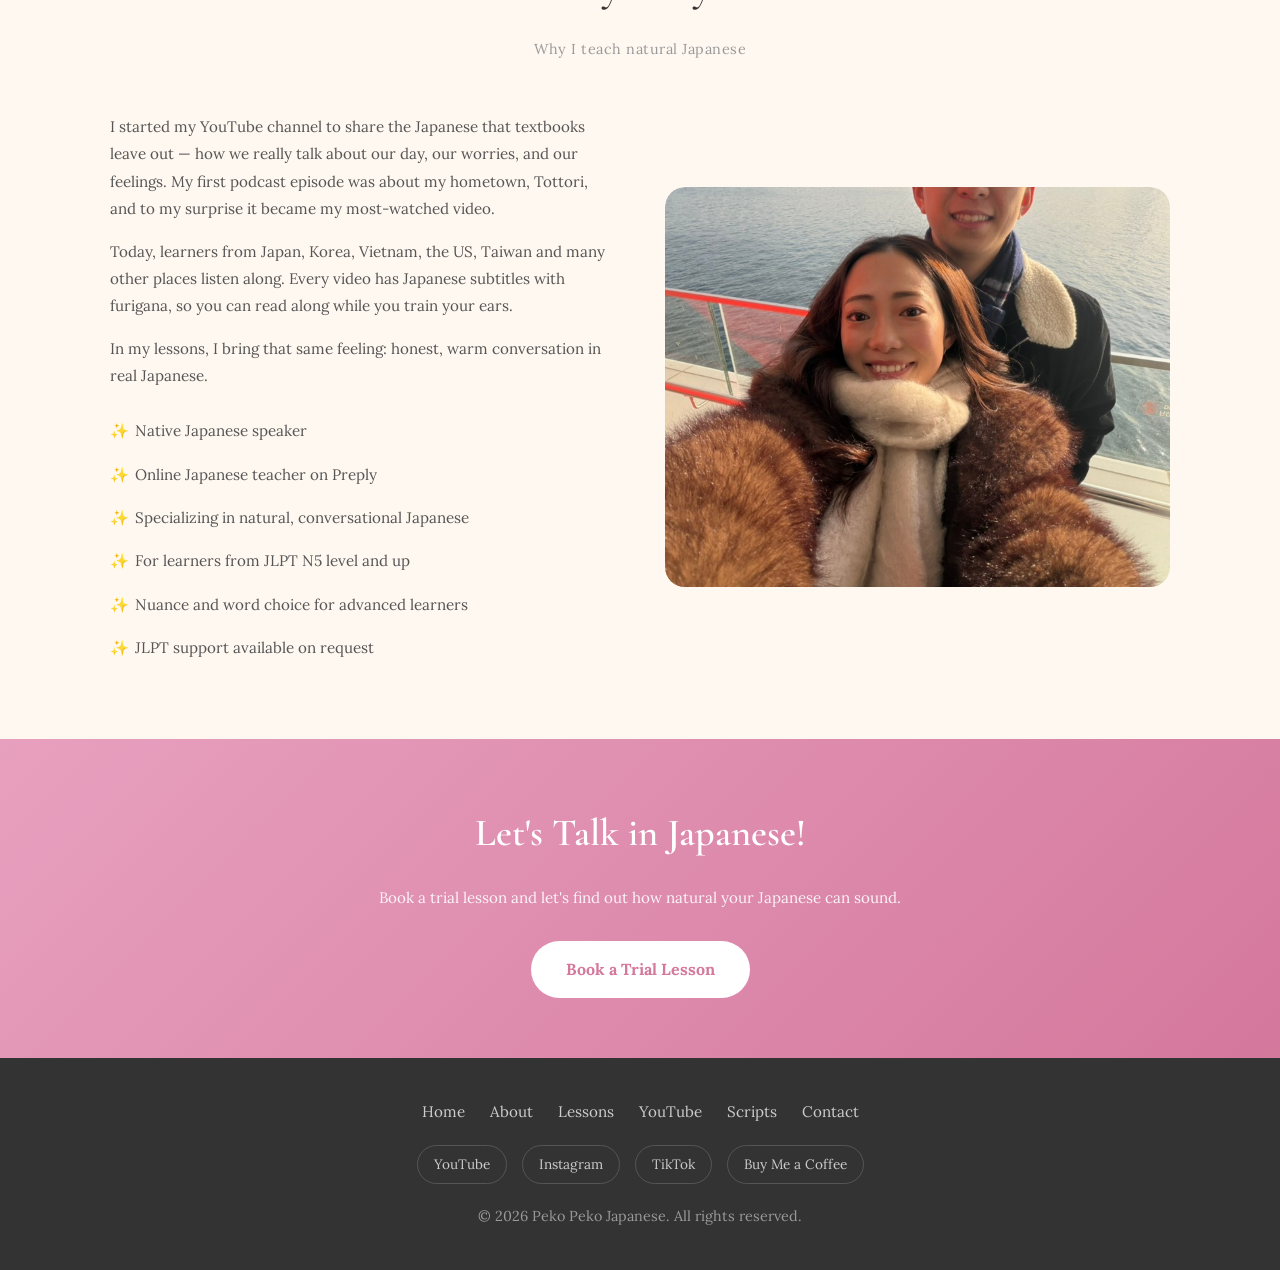
==== commit 17c141fe: "Menu: Book a Trial button opens the trial booking calendar Co-Authored-By: Claude Opus 5.5 <noreply@" ====
--- a/about.html
+++ b/about.html
@@ -21,7 +21,7 @@
         <li><a href="scripts.html">Scripts</a></li>
         <li><a href="contact.html">Contact</a></li>
         <li><a href="https://buymeacoffee.com/pekopeko" target="_blank" class="nav-support">Support Me</a></li>
-        <li><a href="https://preply.in/%E7%8E%96%E5%AE%9F6JA17282232102?ts=17912098" target="_blank" class="nav-book">Book a Lesson</a></li>
+        <li><a href="https://calendar.app.google/QRyTJ1hLcaUxJDiU7" target="_blank" class="nav-book">Book a Trial</a></li>
       </ul>
       <div class="hamburger" id="hamburger" onclick="toggleMenu()">
         <span></span>
--- a/css/style.css
+++ b/css/style.css
@@ -270,7 +270,8 @@
   font-size: 0.9rem;
 }
 
-.card .tag {
+.card .tag,
+.price-card .tag {
   display: inline-block;
   background-color: #FFE4E6;
   color: #D4789C;
@@ -387,6 +388,112 @@
 
 .pillar {
   text-align: center;
+}
+
+/* ===== Lessons Page：料金カード ===== */
+.price-grid {
+  display: grid;
+  grid-template-columns: repeat(2, minmax(0, 340px));
+  justify-content: center;
+  gap: 30px;
+}
+
+.price-card {
+  background: #fff;
+  border-radius: 15px;
+  padding: 35px 30px;
+  box-shadow: 0 3px 15px rgba(0, 0, 0, 0.05);
+  text-align: center;
+  display: flex;
+  flex-direction: column;
+  align-items: center;
+}
+
+.price-card-main {
+  border: 2px solid #E8A0BF;
+}
+
+.price-card h3 {
+  font-size: 1.6rem;
+  margin-top: 12px;
+}
+
+.price {
+  font-family: 'Cormorant Garamond', serif;
+  font-size: 3rem;
+  font-weight: 700;
+  color: #D4789C;
+  line-height: 1.1;
+}
+
+.price-length {
+  color: #777;
+  margin-bottom: 10px;
+}
+
+.price-card .philosophy-list {
+  text-align: left;
+  margin-bottom: 25px;
+  flex-grow: 1;
+}
+
+.price-note {
+  text-align: center;
+  color: #777;
+  margin-top: 30px;
+}
+
+.price-card-note {
+  color: #D4789C;
+  font-size: 0.9rem;
+  background: #FFF8F0;
+  border-radius: 12px;
+  padding: 12px 15px;
+}
+
+/* ===== Lessons Page：受講の流れ ===== */
+.steps {
+  display: grid;
+  grid-template-columns: repeat(4, 1fr);
+  gap: 20px;
+}
+
+.step {
+  background: #fff;
+  border-radius: 15px;
+  padding: 30px 20px;
+  text-align: center;
+  box-shadow: 0 3px 15px rgba(0, 0, 0, 0.05);
+}
+
+.step-num {
+  display: inline-flex;
+  align-items: center;
+  justify-content: center;
+  width: 44px;
+  height: 44px;
+  border-radius: 50%;
+  background: #E8A0BF;
+  color: #fff;
+  font-weight: 700;
+  font-size: 1.2rem;
+  margin-bottom: 12px;
+}
+
+.step h3 {
+  font-size: 1.3rem;
+  margin-bottom: 8px;
+}
+
+.step p {
+  color: #777;
+  font-size: 0.88rem;
+}
+
+.steps-after {
+  text-align: center;
+  color: #555;
+  margin-top: 30px;
 }
 
 /* ===== Video Grid ===== */
@@ -817,6 +924,11 @@
     gap: 12px;
   }
 
+  .price-grid,
+  .steps {
+    grid-template-columns: 1fr;
+  }
+
   .about-photo img {
     height: 320px;
     object-position: center 40%;
